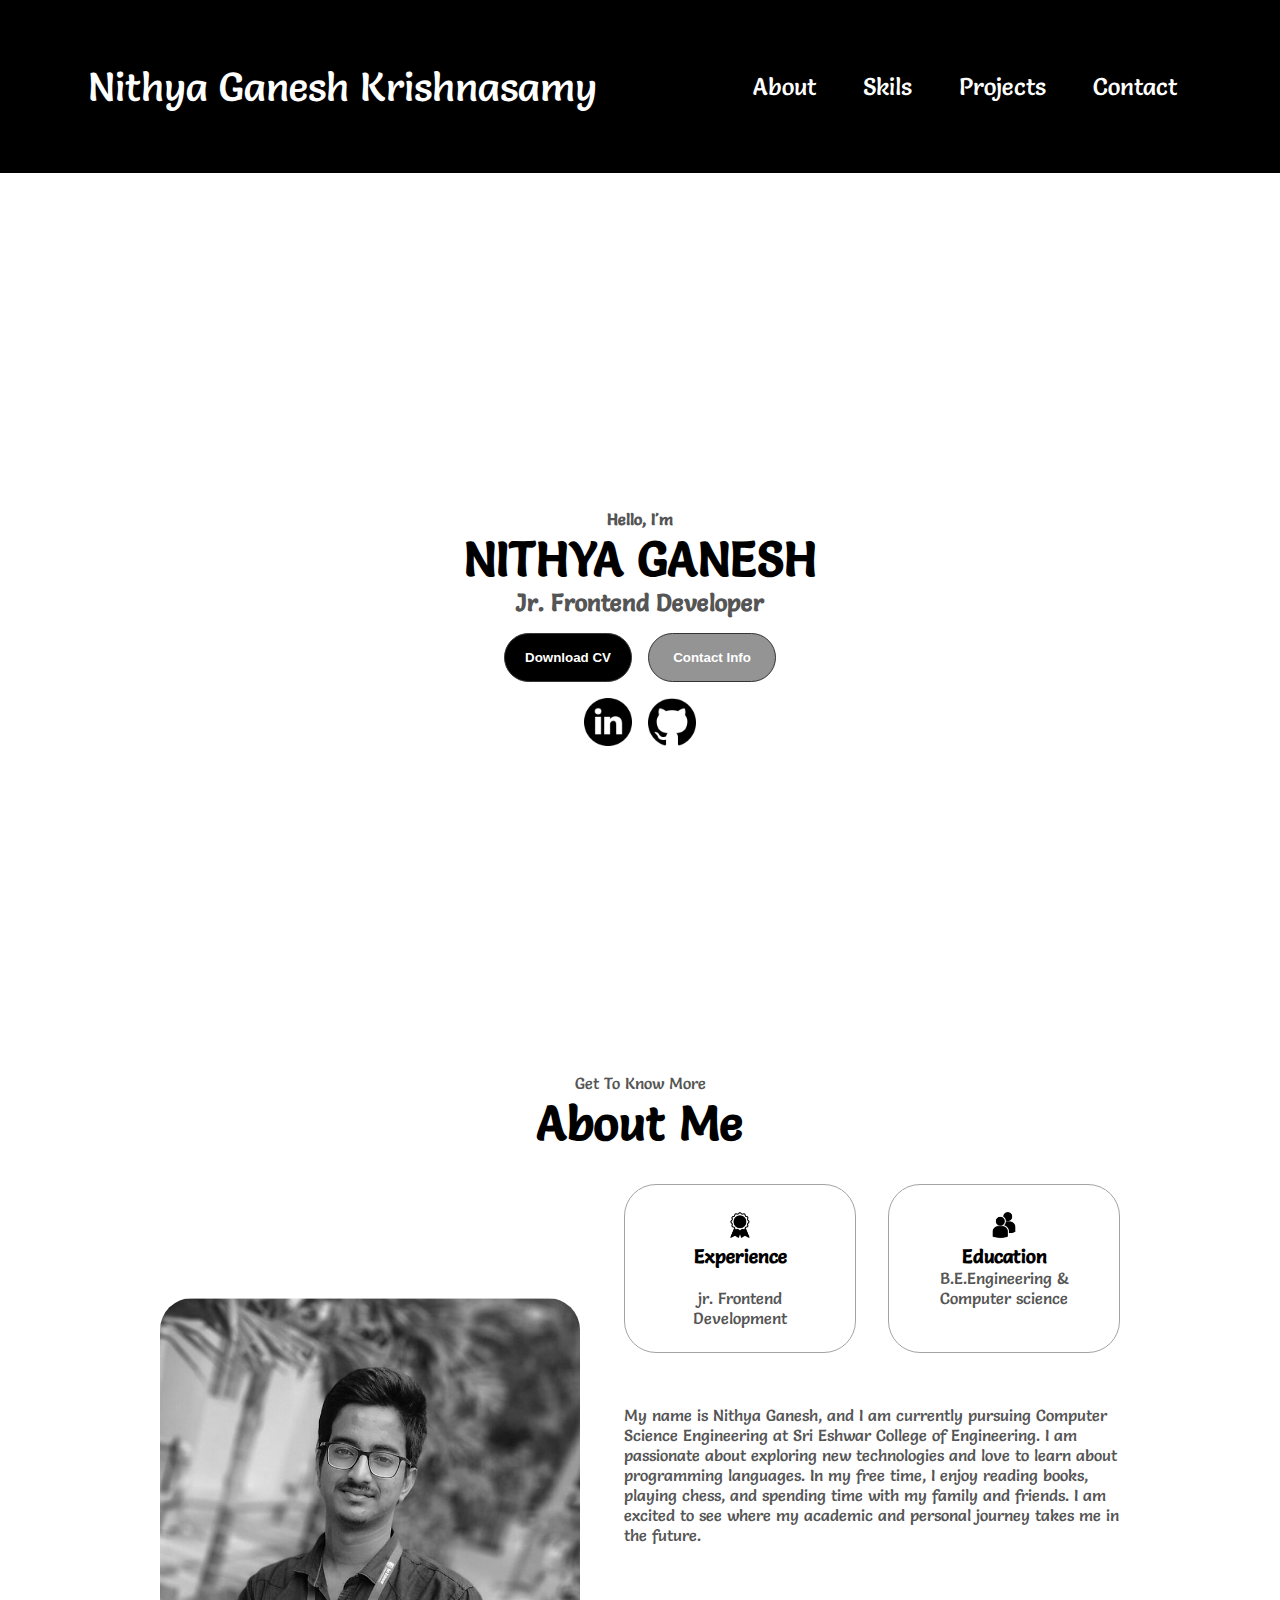
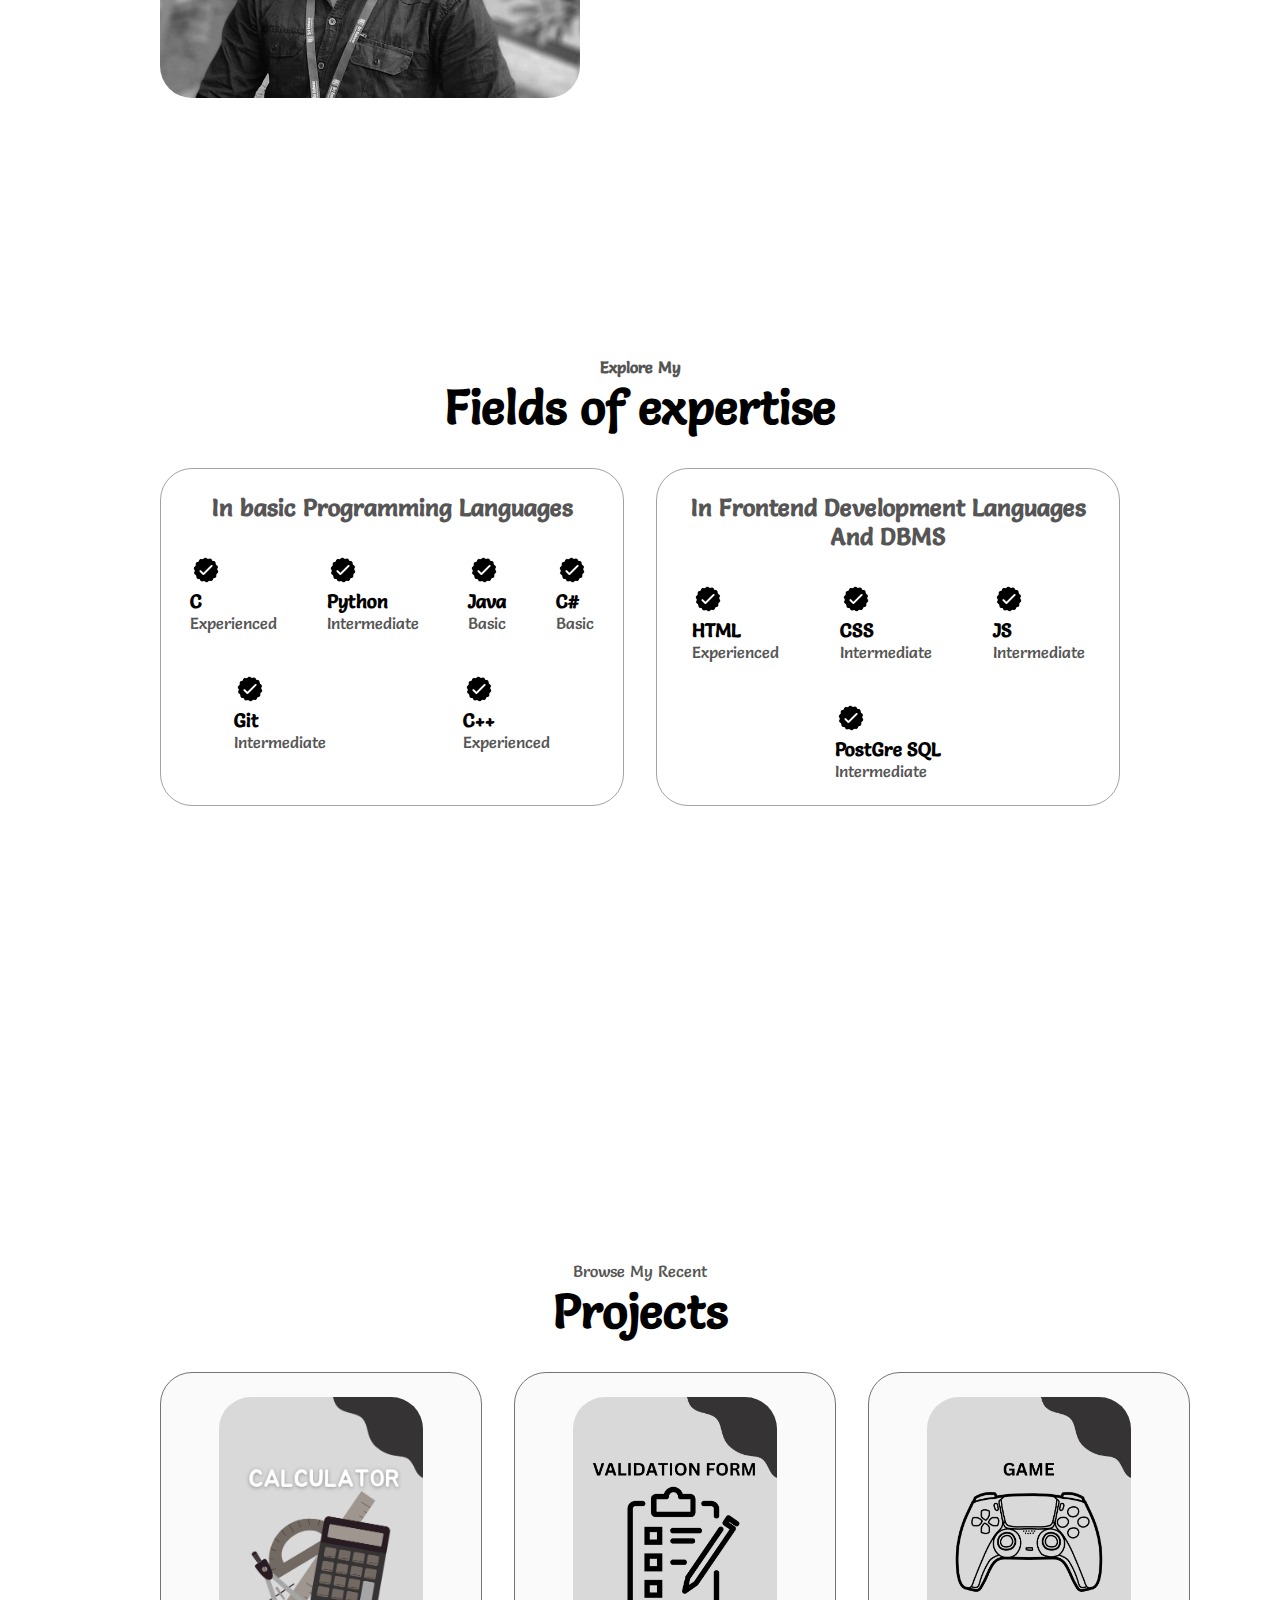
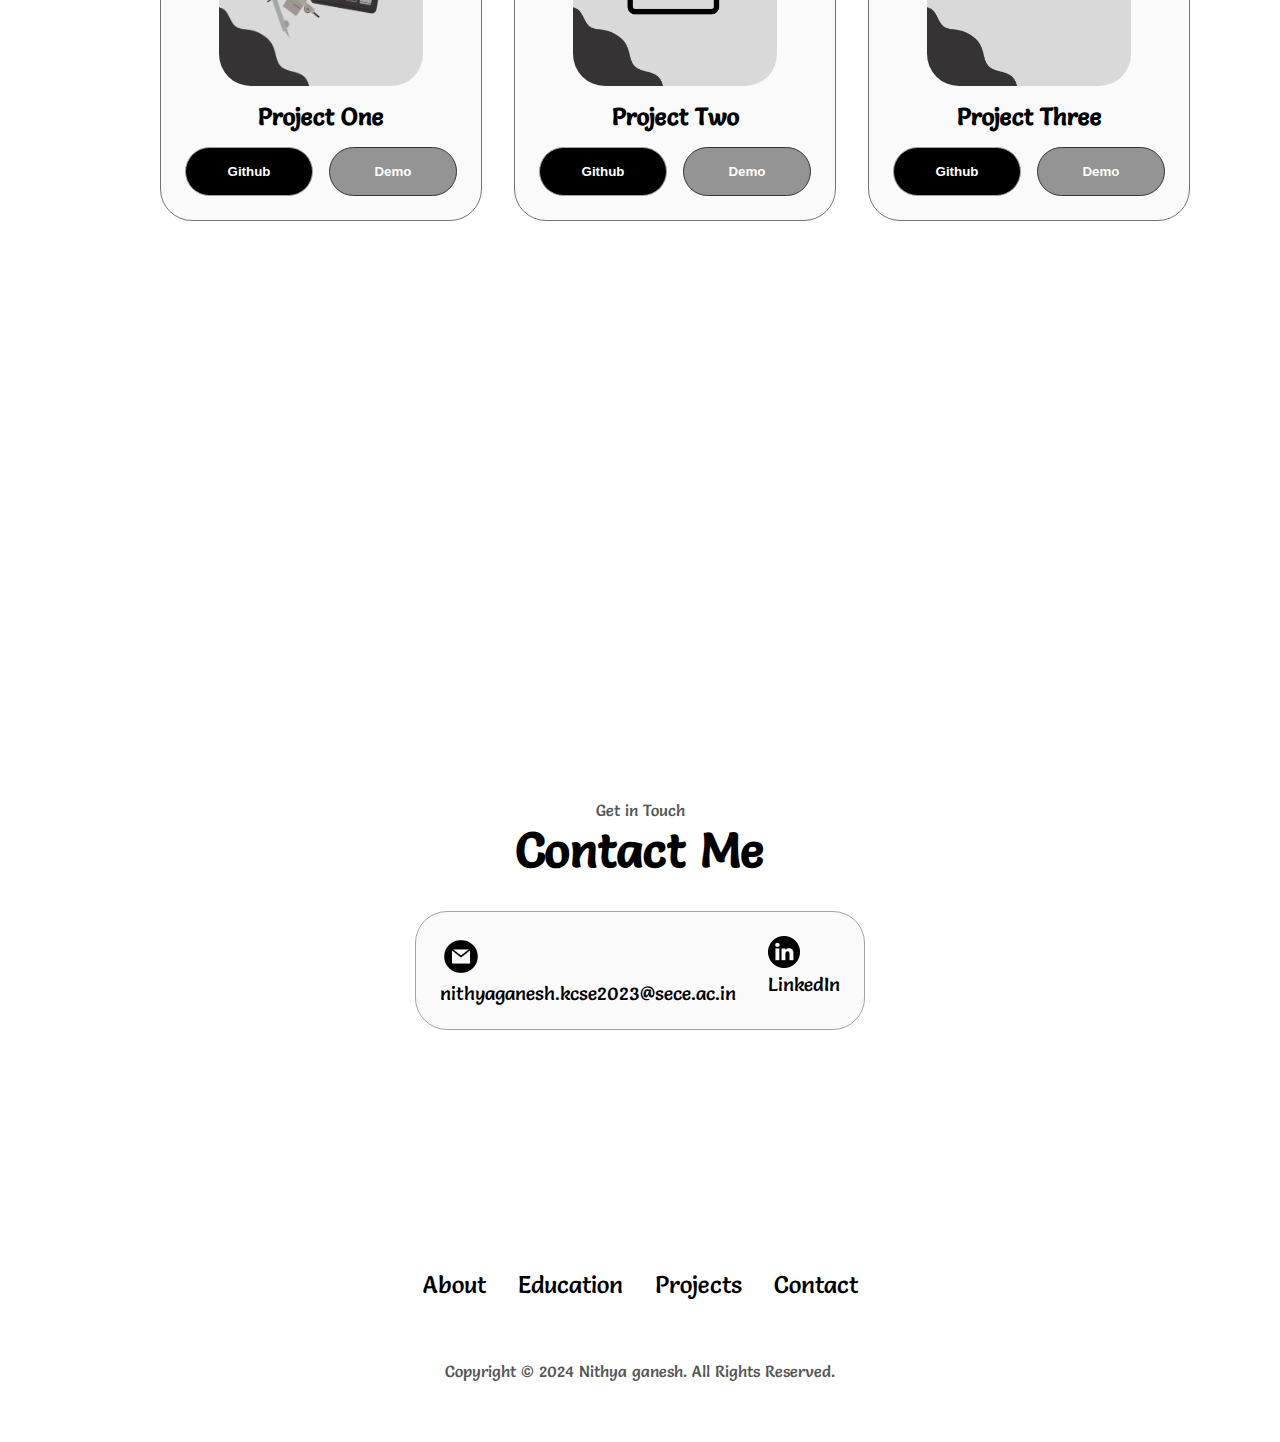
==== index.html @ be8e2be0 "sfs" ====
<!DOCTYPE html>
<html lang="en">
  <head>
    <meta charset="UTF-8" />
    <meta http-equiv="X-UA-Compatible" content="IE=edge" />
    <meta name="viewport" content="width=device-width, initial-scale=1.0" />
    <title>My Portfolio</title>
    <link rel="stylesheet" href="style.css" />
  </head>
  <body>
    <nav id="desktop-nav">
      <div class="logo">Nithya Ganesh Krishnasamy</div>
      <div>
        <ul class="nav-links">
          <li><a href="#about">About</a></li>
          <li><a href="#education">Skils</a></li>
          <li><a href="#projects">Projects</a></li>
          <li><a href="#contact">Contact</a></li>
        </ul>
      </div>
    </nav>
    <section id="profile">
      <div class="section__text">
        <p class="section__text__p1">Hello, I'm</p>
        <h1 class="title">NITHYA GANESH </h1>
        <p class="section__text__p2">Jr. Frontend Developer</p>
        <div class="btn-container">
          <button class="btn btn-color-2" onclick="window.open('./assets/resume.pdf')">
            Download CV
          </button>
          <button class="btn btn-color-1" onclick='location.href="#contact"'>
            Contact Info
          </button>
        </div>
        <div id="socials-container">
          <img
            src="./assets/linkedin.png"
            alt="My LinkedIn profile"
            class="social-icon"
            onclick="location.href='https://www.linkedin.com/in/nithya-ganesh-krishnasamy-b14264274?utm_source=share&utm_campaign=share_via&utm_content=profile&utm_medium=android_app'">
          <img src='./assets/github.png'
            alt="My Github profile"
            class="social-icon"
            onclick="location.href='https://github.com/Nithyaganesh43'">
        </div>
      </div>
    </section>
    <section id="about">
      <p class="section__text__p1">Get To Know More</p>
      <h1 class="title">About Me</h1>
      <div class="section-container">
        <div class="section__pic-container">
          <img
            src="./assets/A_black_image.png"
            alt="Profile picture"
            class="about-pic"
          />
        </div>
        <div class="about-details-container">
          <div class="about-containers">
            <div class="details-container">
              <img
                src="./assets/experience.png"
                alt="Experience icon"
                class="icon"
              />
              <h3>Experience</h3>
              <p><br />jr. Frontend Development</p>
            </div>
            <div class="details-container">
              <img
                src="./assets/education.png"
                alt="Education icon"
                class="icon"
              />
              <h3>Education</h3>
              <p>B.E.Engineering & Computer science</p>
            </div>
          </div>
          <div class="text-container">
            <p><br>
              My name is Nithya Ganesh, and I am currently pursuing Computer Science Engineering at Sri Eshwar College of Engineering. I am passionate about exploring new technologies and love to learn about programming languages. In my free time, I enjoy reading books, playing chess, and spending time with my family and friends. I am excited to see where my academic and personal journey takes me in the future.</p>
          </div>
        </div>
      </div>
    </section>
    <section id="education">
      <p class="section__text__p1"><br><b>Explore My</b></p>
      <h1 class="title">Fields of expertise</h1>
      <div class="experience-details-container">
        <div class="about-containers">
          <div class="details-container">
            <h2 class="experience-sub-title">In basic Programming Languages</h2>
            <div class="article-container">
              <article>
                <img
                  src="./assets/checkmark.png"
                  alt="Experience icon"
                  class="icon"
                />
                <div>
                  <h3>C</h3>
                  <p>Experienced</p>
                </div>
              </article>
              <article>
                <img
                  src="./assets/checkmark.png"
                  alt="Experience icon"
                  class="icon"
                />
                <div>
                  <h3>Python</h3>
                  <p>Intermediate</p>
                </div>
              </article>
              <article>
                <img
                  src="./assets/checkmark.png"
                  alt="Experience icon"
                  class="icon"
                />
                <div>
                  <h3>Java</h3>
                  <p>Basic</p>
                </div>
              </article>
              <article>
                <img
                  src="./assets/checkmark.png"
                  alt="Experience icon"
                  class="icon"
                />
                <div>
                  <h3>C#</h3>
                  <p>Basic</p>
                </div>
              </article>
              <article>
                <img
                  src="./assets/checkmark.png"
                  alt="Experience icon"
                  class="icon"
                />
                <div>
                  <h3>Git</h3>
                  <p>Intermediate</p>
                </div>
              </article>
              <article>
                <img
                  src="./assets/checkmark.png"
                  alt="Experience icon"
                  class="icon"
                />
                <div>
                  <h3>C++</h3>
                  <p>Experienced</p>
                </div>
              </article>
            </div>
          </div>
          <div class="details-container">
            <h2 class="experience-sub-title">In Frontend Development Languages And DBMS</h2>
            <div class="article-container">
              <article>
                <img
                  src="./assets/checkmark.png"
                  alt="Experience icon"
                  class="icon"
                />
                <div>
                  <h3>HTML</h3>
                  <p>Experienced</p>
                </div>
              </article>
              <article>
                <img
                  src="./assets/checkmark.png"
                  alt="Experience icon"
                  class="icon"
                />
                <div>
                  <h3>CSS</h3>
                  <p>Intermediate</p>
                </div>
              </article>
              <article>
                <img
                  src="./assets/checkmark.png"
                  alt="Experience icon"
                  class="icon"
                />
                <div>
                  <h3>JS</h3>
                  <p>Intermediate</p>
                </div>
              </article>
              <article>
                <img
                  src="./assets/checkmark.png"
                  alt="Experience icon"
                  class="icon"
                />
                <div>
                  <h3>PostGre SQL</h3>
                  <p>Intermediate</p>
                </div>
              </article>
            </div>
          </div>
        </div>
      </div>
    </section>
    <section id="projects">
      <p class="section__text__p1"><br><br><br>Browse My Recent</p>
      <h1 class="title">Projects</h1>
      <div class="experience-details-container">
        <div class="about-containers">
          <div class="details-container color-container">
            <div class="article-container">
              <img
                src="./assets/CALCULATOR.png"
                alt="Project 1"
                class="project-img"
              />
            </div>
            <h2 class="experience-sub-title project-title">Project One</h2>
            <div class="btn-container">
              <button
                class="btn btn-color-2 project-btn"
                onclick="location.href='https://github.com/Nithyaganesh43/NITHYA-GANESH-ADD.git'"
              >
                Github
              </button>
              <button
                class="btn btn-color-1 project-demo-btn"
                onclick="location.href='https://euphonious-selkie-104d58.netlify.app/'"
              >Demo</button>
            </div>
          </div>
          <div class="details-container color-container">
            <div class="article-container">
              <img
                src="./assets/VALIDATION FORM.png"
                alt="Project 2"
                class="project-img"
              />
            </div>
            <h2 class="experience-sub-title project-title">Project Two</h2>
            <div class="btn-container">
              <button
                class="btn btn-color-2 project-btn"
                onclick="location.href='https://github.com/Nithyaganesh43/NITHYA-GANESH-ADD.git'"
              >
                Github
            </button>
            <button
                class="btn btn-color-1 project-demo-btn"
                onclick="location.href='https://neon-manatee-8e10ff.netlify.app/'"
              >Demo</button>
            </div>
          </div>
          <div class="details-container color-container">
            <div class="article-container">
              <img
                src="./assets/GAME.png"
                alt="Project 3"
                class="project-img"
              />
            </div>
            <h2 class="experience-sub-title project-title">Project Three</h2>
            <div class="btn-container">
              <button
                class="btn btn-color-2 project-btn"
                onclick="location.href='https://github.com/Nithyaganesh43/NITHYA-GANESH-ADD.git'"
              >
                Github
              </button>
              <button
                class="btn btn-color-1 project-demo-btn"
                onclick="location.href='https://www.construct.net/en'"
              >Demo</button>
            </div>
          </div>
        </div>
      </div>
    </section>
    <section id="contact">
      <p class="section__text__p1">Get in Touch</p>
      <h1 class="title">Contact Me</h1>
      <div class="contact-info-upper-container">
        <div class="contact-info-container">
          <img
            src="./assets/email.png"
            alt="Email icon"
            class="icon contact-icon email-icon"
          />
          <p><a href="mailto:nithyaganesh.kcse2023@sece.ac.in">nithyaganesh.kcse2023@sece.ac.in </a></p>
        </div>
        <div class="contact-info-container">
          <img
            src="./assets/linkedin.png"
            alt="LinkedIn icon"
            class="icon contact-icon"
          />
          <p><a href='https://www.linkedin.com/in/nithya-ganesh-krishnasamy-b14264274?utm_source=share&utm_campaign=share_via&utm_content=profile&utm_medium=android_app'>LinkedIn</a></p>
        </div>
      </div>
    </section>
    <footer>
      <nav>
        <div class="nav-links-container">
          <ul class="nav-links">
            <li><a href="#about">About</a></li>
            <li><a href="#education">Education</a></li>
            <li><a href="#projects">Projects</a></li>
            <li><a href="#contact">Contact</a></li>
          </ul>
        </div>
      </nav>
      <p>Copyright &#169; 2024 Nithya ganesh. All Rights Reserved.</p>
    </footer>
  </body>
</html>
---- style.css ----
@import url('https://fonts.googleapis.com/css2?family=Salsa&display=swap');

* {
    margin: 0;
    padding: 0;
}

body {
    font-family: 'Salsa', cursive;
}

html{
    scroll-behavior: smooth;
}
#desktop-nav {
    background-color: black;
    padding: 10px; /* Adjust padding as needed */
  }
  
  #desktop-nav .logo {
    color: white;
  }
  
  #desktop-nav .nav-links {
    list-style: none;
  }
  
  #desktop-nav .nav-links li {
    display: inline;
    margin-right: 15px; /* Adjust spacing between navigation items as needed */
  }
  
  #desktop-nav .nav-links li a {
    color: white;
    text-decoration: none;
  }
  
  #desktop-nav .nav-links li a:hover {
    text-decoration: underline;
  }
p{
    color: rgb(85 ,85, 85);
}

a,.btn{
    transition: all 500ms ease; 
}

nav, 
.nav-links{
    display: flex;
}

nav{ 
    justify-content: space-around;
    align-items: center;
    height: 17vh;
}

.nav-links{
    gap: 2rem;
    list-style: none;
    font-size: 1.5rem ;
}

a{
color: black;
text-decoration: none;
text-decoration-color: white;
}

a:hover{
    color: gray;
    text-decoration: underline;
    text-underline-offset: 0.25rem;
    text-decoration-color: rgb(181 ,181, 181);
}

.logo{
    font-size: 2.5rem
}

.logo:hover{
    cursor: default;
}

/*Sections*/

section{
    padding-top: 0;
    height: 96vh;
    margin:0 10rem;
    box-sizing: border-box;
    min-height: fit-content;
}

.section-container{
    display: flex;
}

/*profile*/
/* Existing CSS */

#profile {
    cursor: default;
    display: flex;
    justify-content: center;
    gap: 5rem;
    height: 100vh;
    padding-top: 9px; /* Adjust the value as needed */
}

/* Existing CSS continues */


.section__pic-container{
    display: flex;
    height: 5%;
    width: 5%;
    margin:0 0;
}

.section__text{
    align-self: center;
    text-align: center;
}

.section__text p{
    font-weight: 600;
    align-items: center;
}

.section__text__p1{
    text-align: center;
}
.section__text__p2{
    font-size: 1.50rem;
    margin-bottom: 1rem;
}

.title{
    font-size: 3rem;
    text-align: center;
}

#socials-container{
    display: flex;
    justify-content: center;
    margin-top: 1rem;
    gap: 1rem;
}

.social-icon
{
    
    height: 3rem;
}

.social-icon:hover
{
    cursor: pointer;
}

/*icons*/
.icon{
    cursor: pointer;
    height: 2rem;
}

/*buttons*/
.btn-container{
    display: flex;
    justify-content: center;
    gap: 1rem;
}

.btn{
    font-weight: 600;
    transition: all 300ms ease;
    padding: 1rem;
    width: 8rem;
    border-radius: 2rem;
}

.btn-color-1, .btn-color-2{
    border: rgb(53,53,53) 0.1rem solid;
}

.btn-color-1:hover, .btn-color-2:hover{
    cursor: pointer;
}

.btn-color-1, .btn-color-2:hover{
    background: rgb(148, 148, 148);
    color: white;
}

.btn-color-1:hover, .btn-color-2{
    background: rgb(0,0,0);
    color: white;
}

.btn-container{
    gap: 1rem;
}

/*ablout section*/

#about{
    position: relative;
    cursor: default;
}

.about-containers{
    gap: 2rem;
    margin-top: 2rem;
    margin-bottom: 2rem;
}

.aboout-details-container{
    justify-content: center;
    flex-direction: column;
}

.about-containers,.aboout-details-container{
    display: flex;
}

.about-pic{
    border-radius: 2rem;
}

.details-container{
    padding: 1.5rem;
    flex: 1;
    background: white;
    border-radius: 2rem;
    border: rgb(53,53,53) 0.1rem solid;
    border-color:rgb(163,163,163);
    text-align: center;
}

.section-container{
    gap: 4rem;
    height: 80%;
}

.section__pic-container{
    height: 400px;
    width: 400px;
    margin: auto 0;
}

/*education section*/

#education{
    position: relative;
    cursor: default;
}

.experience-sub-title{
    color: rgb(85 ,85, 85);
    font-weight: 600;
    font-size: 1.5rem;
    margin-bottom: 2rem;

}

.experience-details-container{
    display: flex;
    justify-content: center;
    flex-direction: column;
}

.article-container{
    cursor: default;
    display: flex;
    text-align: initial;
    flex-wrap: wrap;
    flex-direction: row;
    gap: 2.5rem;
    justify-content: space-around;
}

.article{
    display: flex;
    width: 5rem;
    justify-content: space-around;
    gap: 0.5rem;
}

.education-icon{
    cursor: default;
}

.icon
{
    cursor: default;
}


/*projects section*/

#projects {
    align-items: right;
    /*padding-top: 10cm;*/
    position: relative;
    cursor: default;
}

.color-container{
    border-color: rgb(117, 116, 116);
    background: rgb(250 ,250, 250);
}

.project-img{
    border-radius: 2rem;
    width: 75%;
    height: 50%;

}

.project-title{
    margin: 1rem;
    color: black;
}

.project-btn{
    color: white;
    border-color: rgb(163,163,163);

}

/*contact*/

#contact{
    padding-top: 8cm;
    cursor: default;
    display: flex;
    justify-content: center;
    flex-direction: column;
    height: 70vh;
}

.contact-info-upper-container{
    display: flex;
    justify-content:center ;
    border-radius: 2rem;
    border: rgb(53,53,53)0.1rem solid;
    border-color: rgb(163,163,163);
    background: rgb(250 ,250, 250);
    margin: 2rem auto;
    padding: 0.5rem;
}

.contact-info-container{
    display: block;
    align-items: center;
    justify-content: center;
    gap: 1rem;
    margin:1rem;
}

.contact-info-container p{
    font-size: larger;
}

.contact-icon{
    cursor: default;
}

.email-icon{
    height: 2.6rem;
}


/*footer section*/

footer{
    padding-top: 3cm;
    height: 26vh;
    margin: 0 1rem;
}

footer p{
    text-align:center;
}
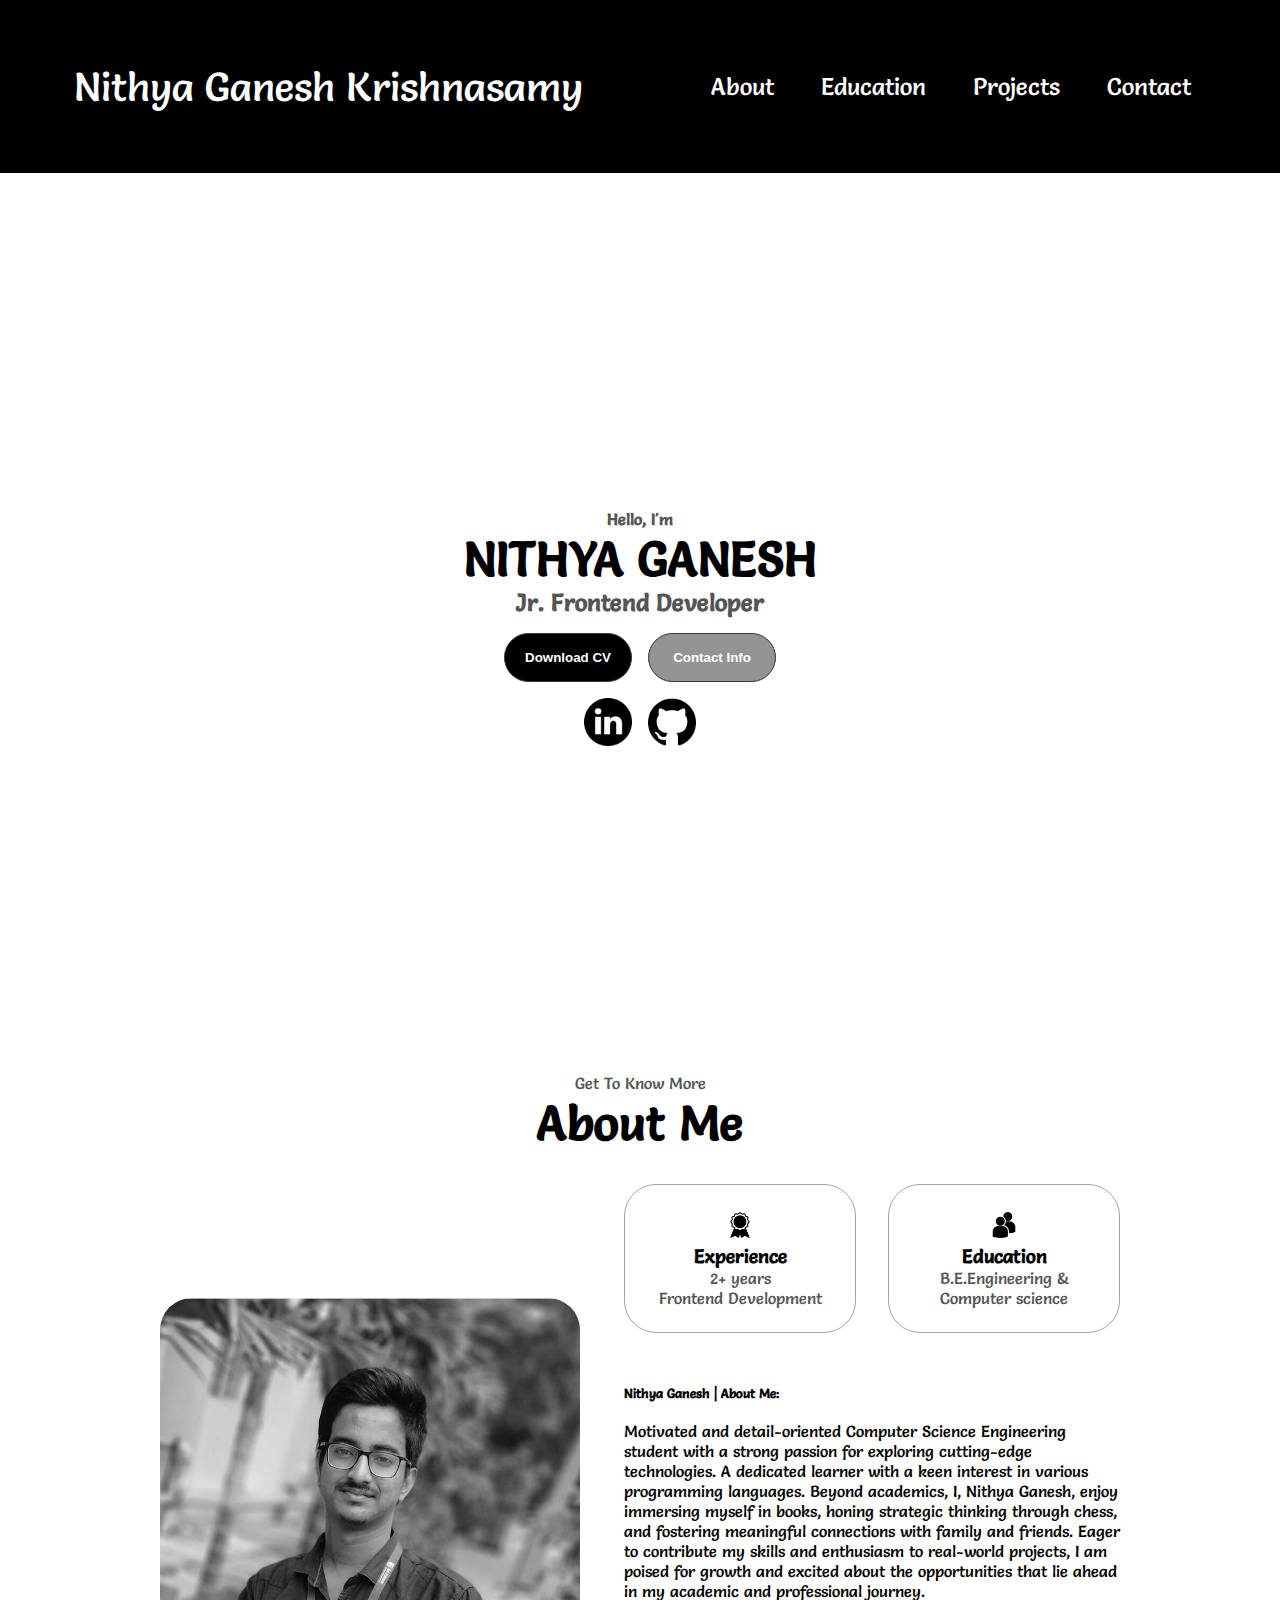
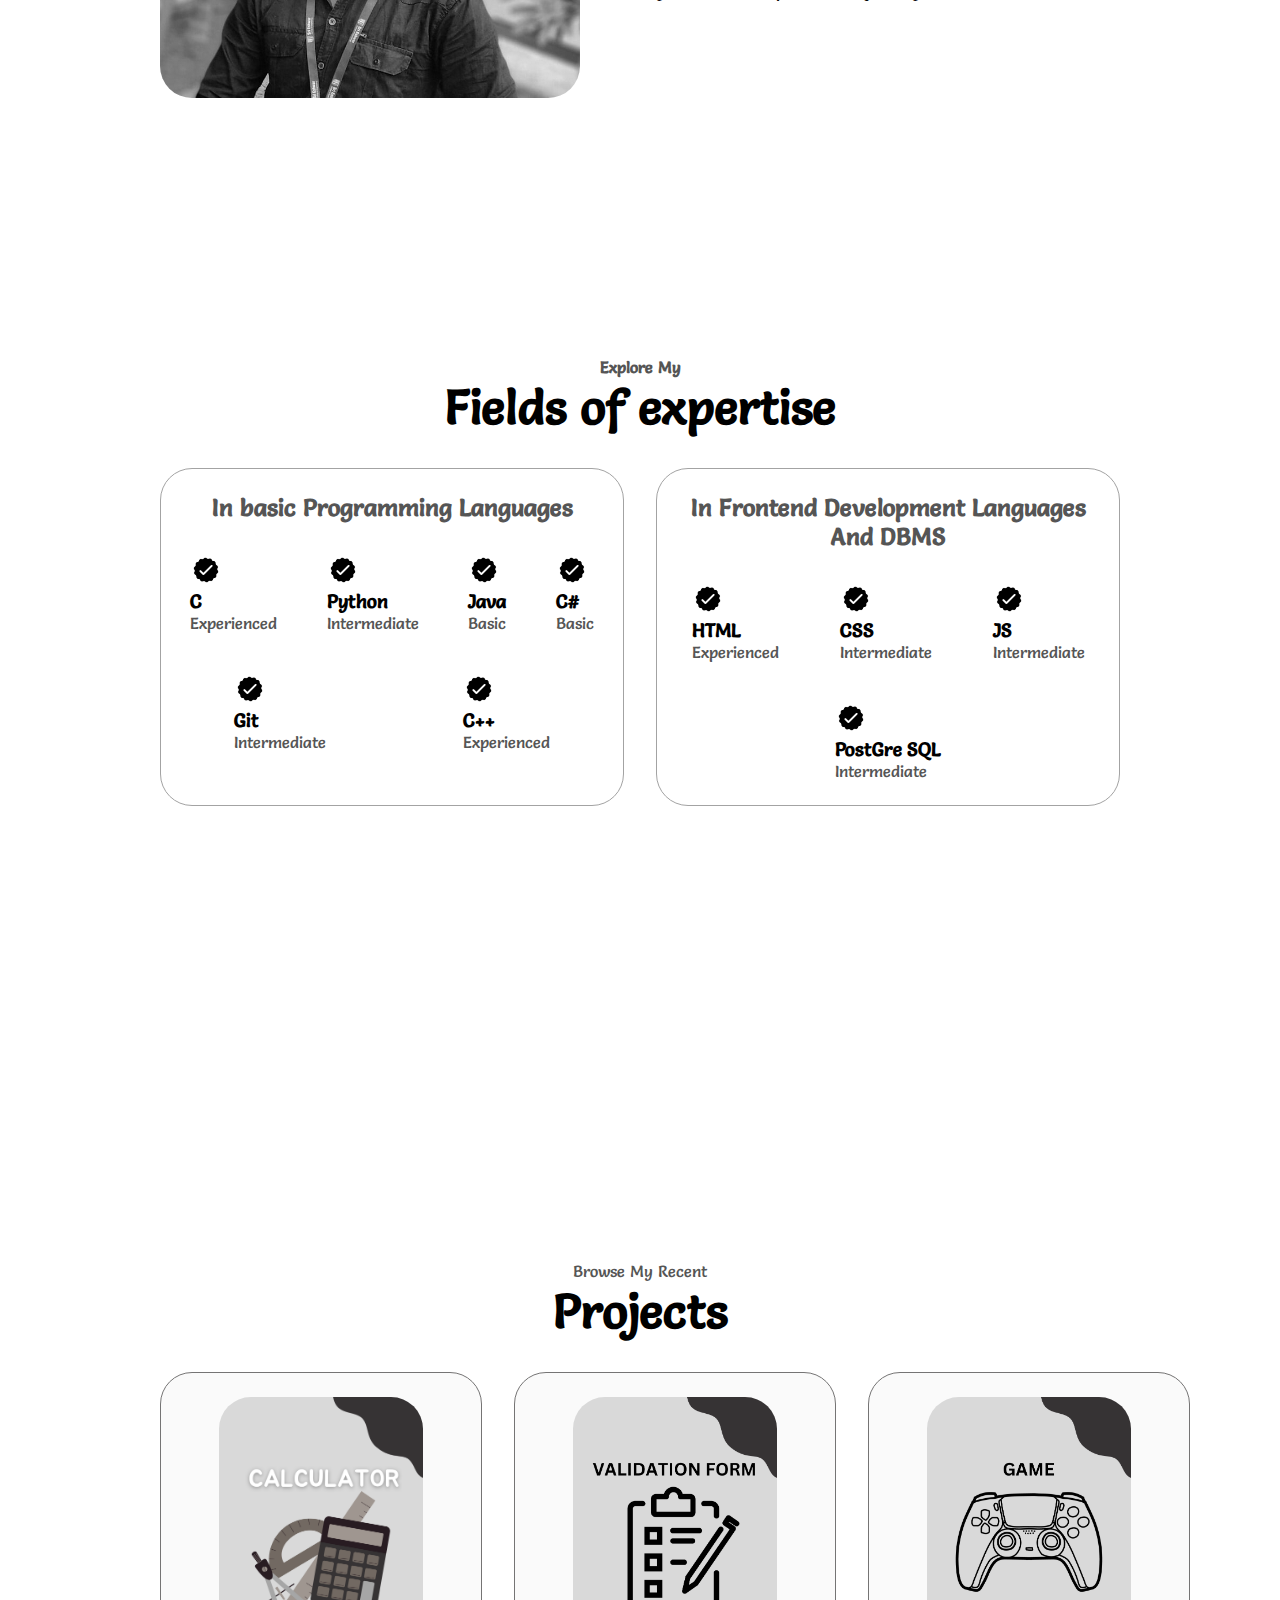
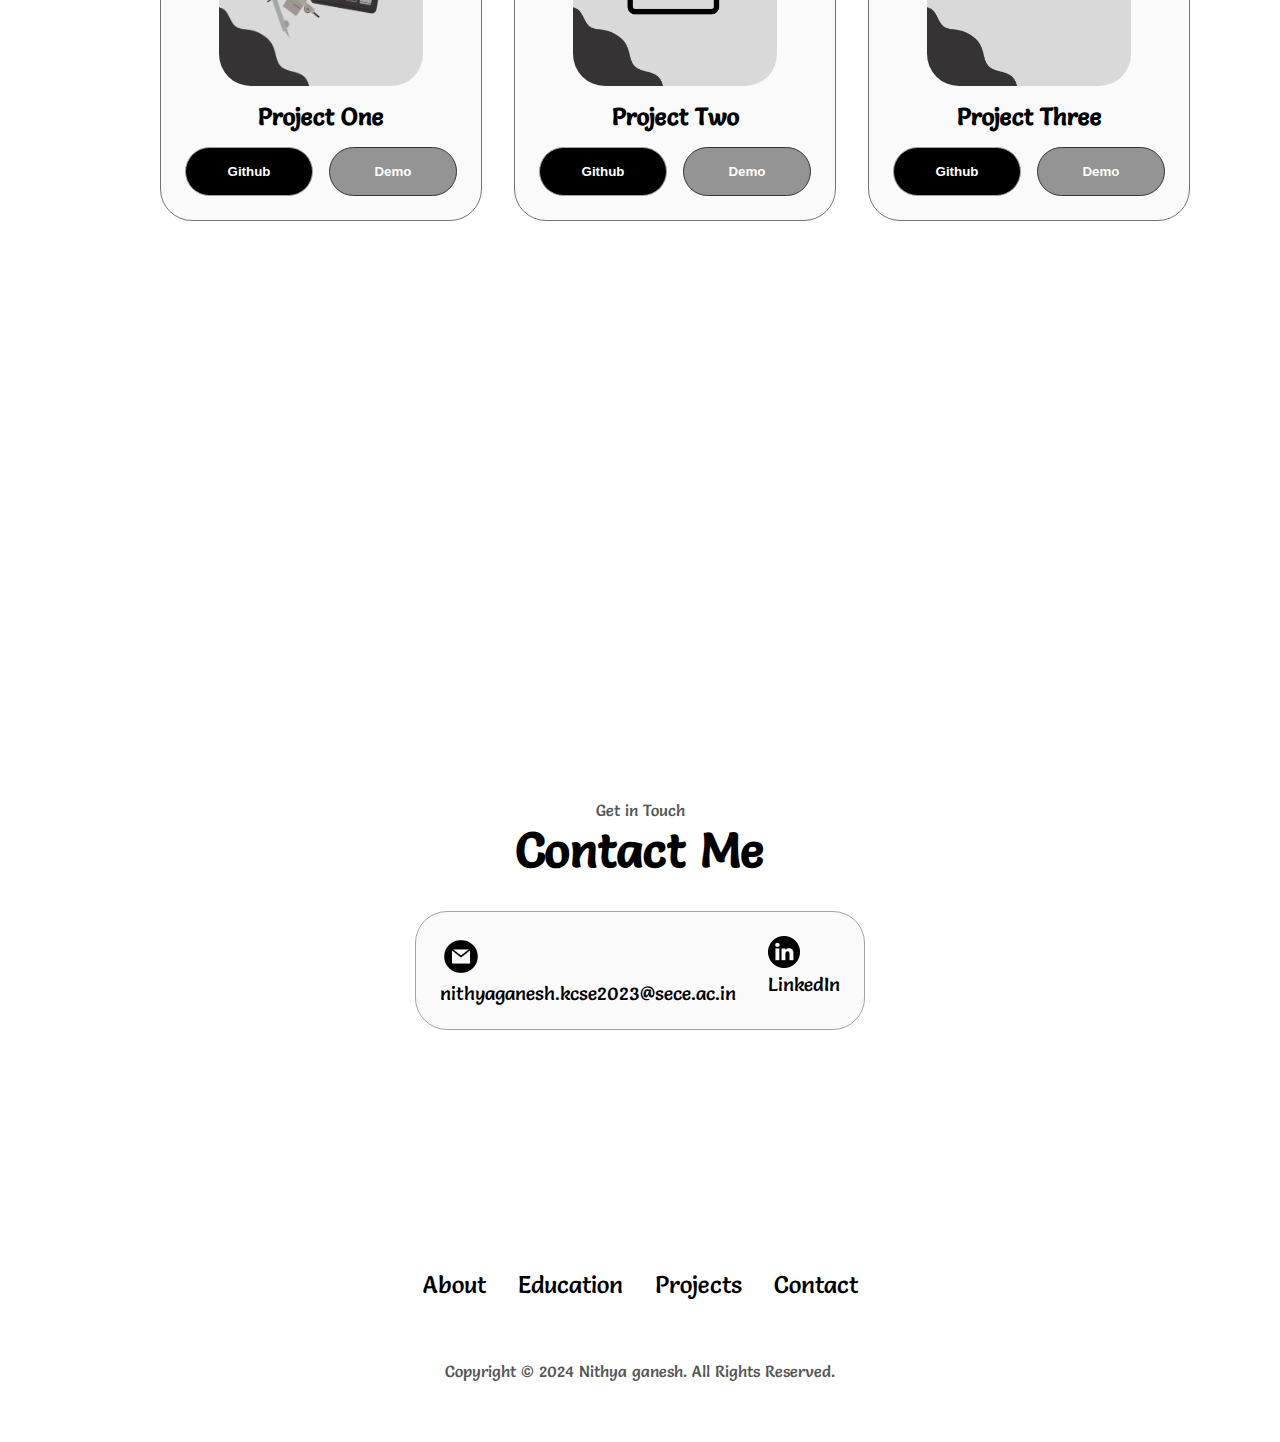
==== commit e80694c8: "vddv" ====
--- a/index.html
+++ b/index.html
@@ -14,7 +14,7 @@
       <div>
         <ul class="nav-links">
           <li><a href="#about">About</a></li>
-          <li><a href="#education">Skils</a></li>
+          <li><a href="#education">Education</a></li>
           <li><a href="#projects">Projects</a></li>
           <li><a href="#contact">Contact</a></li>
         </ul>
@@ -66,7 +66,7 @@
                 class="icon"
               />
               <h3>Experience</h3>
-              <p><br />jr. Frontend Development</p>
+              <p>2+ years <br />Frontend Development</p>
             </div>
             <div class="details-container">
               <img
@@ -80,8 +80,9 @@
           </div>
           <div class="text-container">
             <p><br>
-              My name is Nithya Ganesh, and I am currently pursuing Computer Science Engineering at Sri Eshwar College of Engineering. I am passionate about exploring new technologies and love to learn about programming languages. In my free time, I enjoy reading books, playing chess, and spending time with my family and friends. I am excited to see where my academic and personal journey takes me in the future.</p>
-          </div>
+              <h5>Nithya Ganesh | About Me:</h5>
+<br>
+              Motivated and detail-oriented Computer Science Engineering student with a strong passion for exploring cutting-edge technologies. A dedicated learner with a keen interest in various programming languages. Beyond academics, I, Nithya Ganesh, enjoy immersing myself in books, honing strategic thinking through chess, and fostering meaningful connections with family and friends. Eager to contribute my skills and enthusiasm to real-world projects, I am poised for growth and excited about the opportunities that lie ahead in my academic and professional journey.</div>
         </div>
       </div>
     </section>
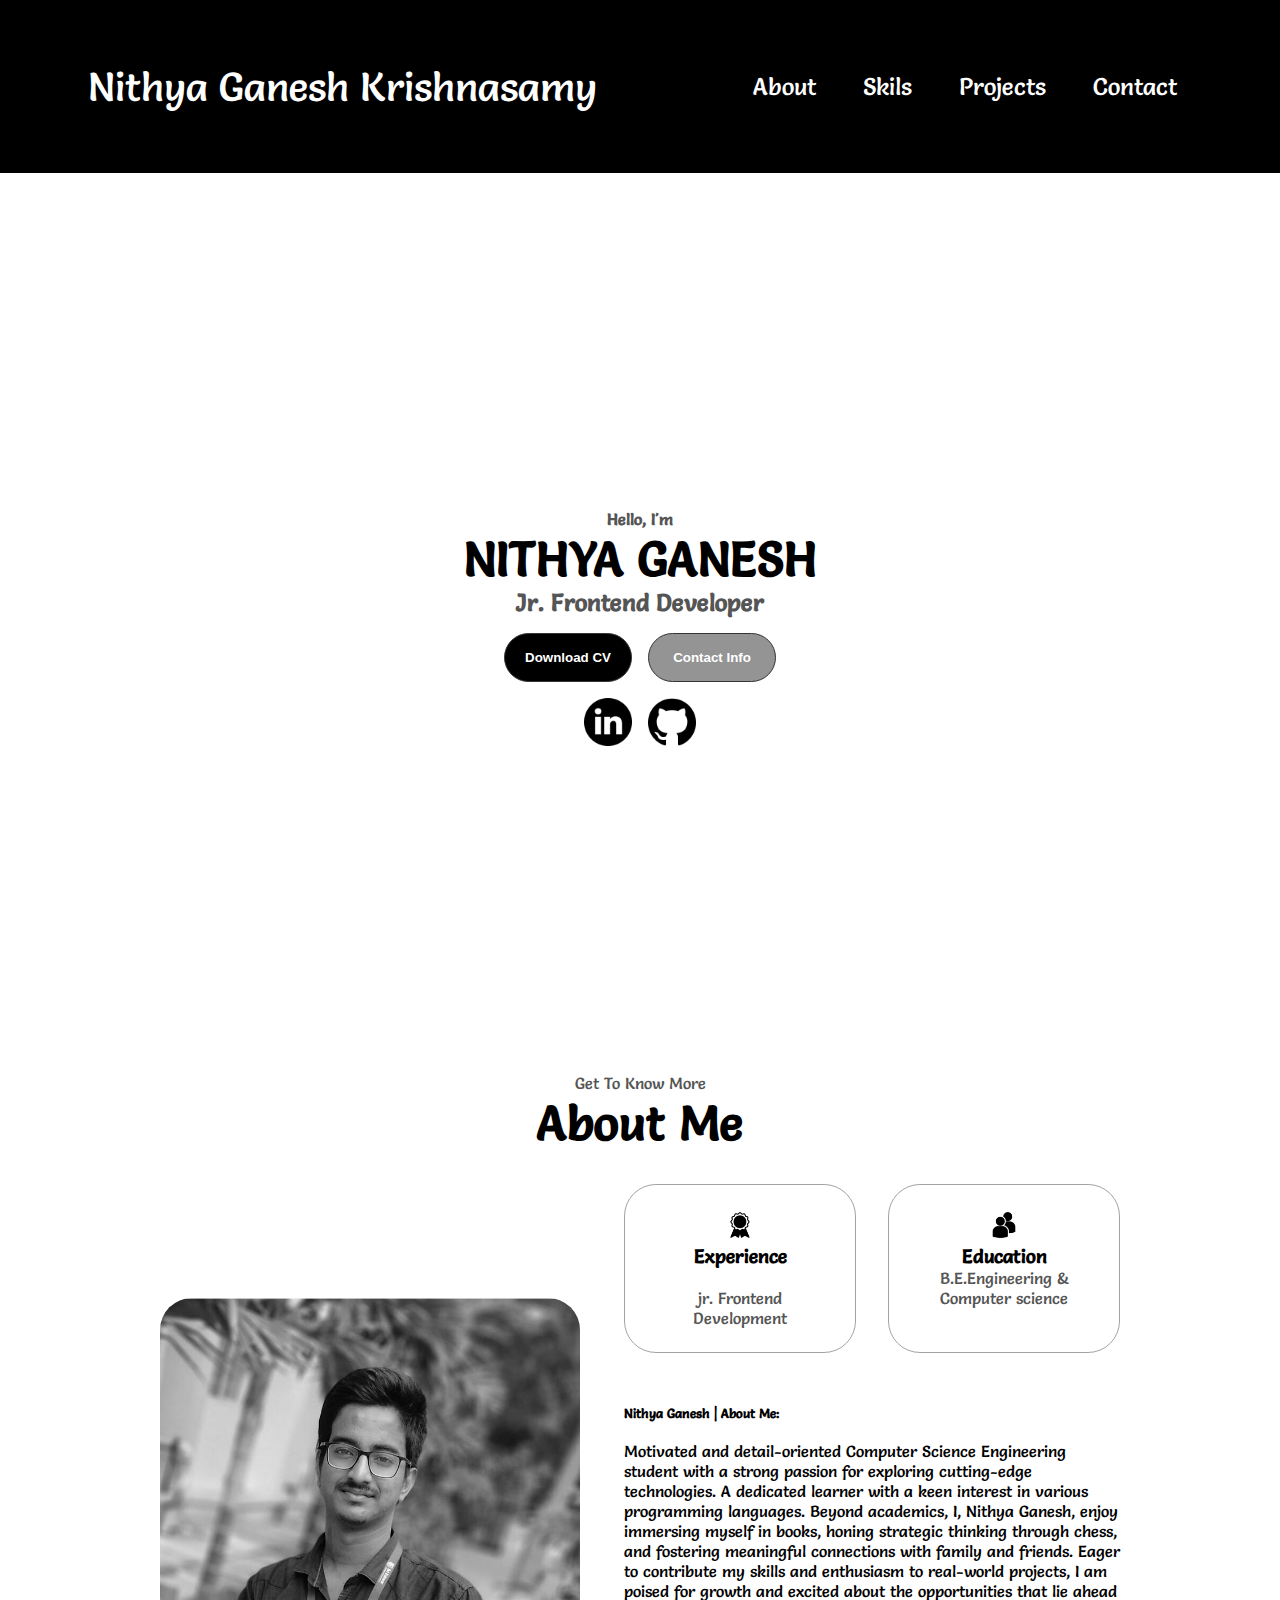
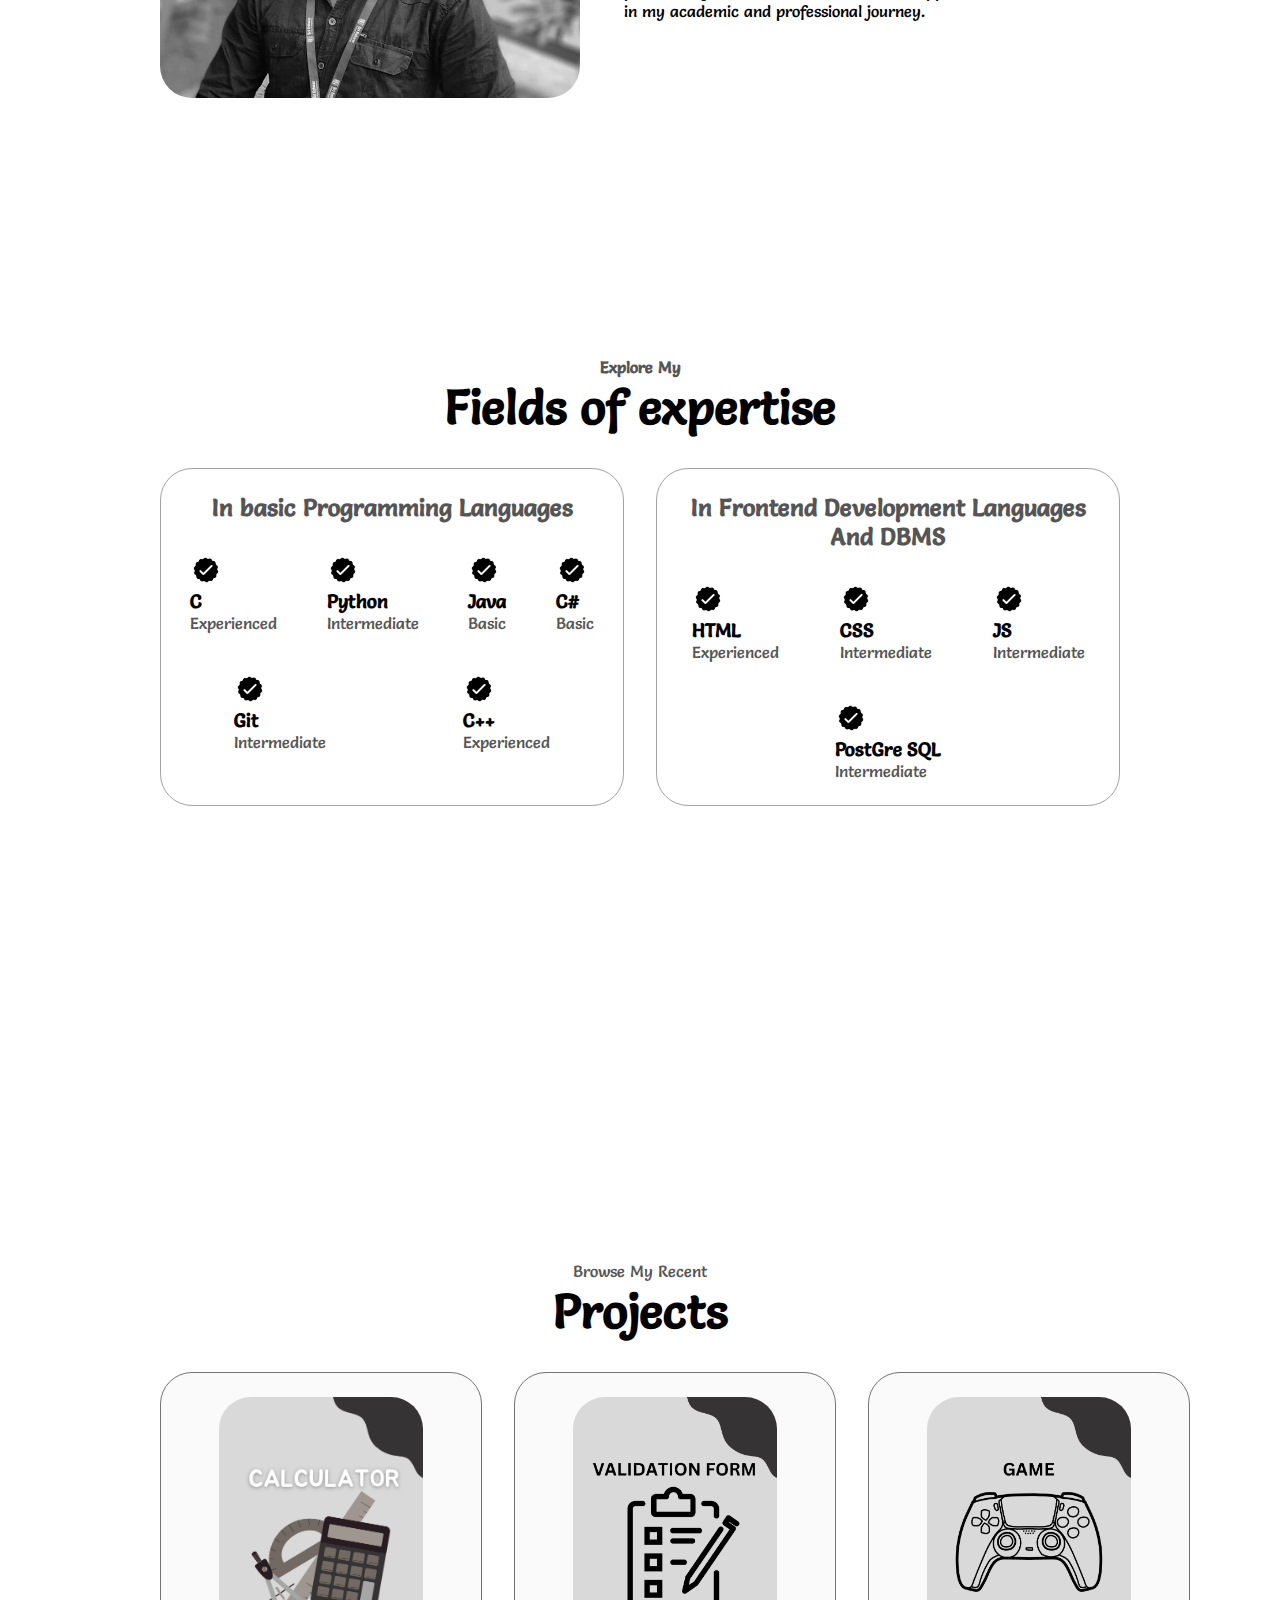
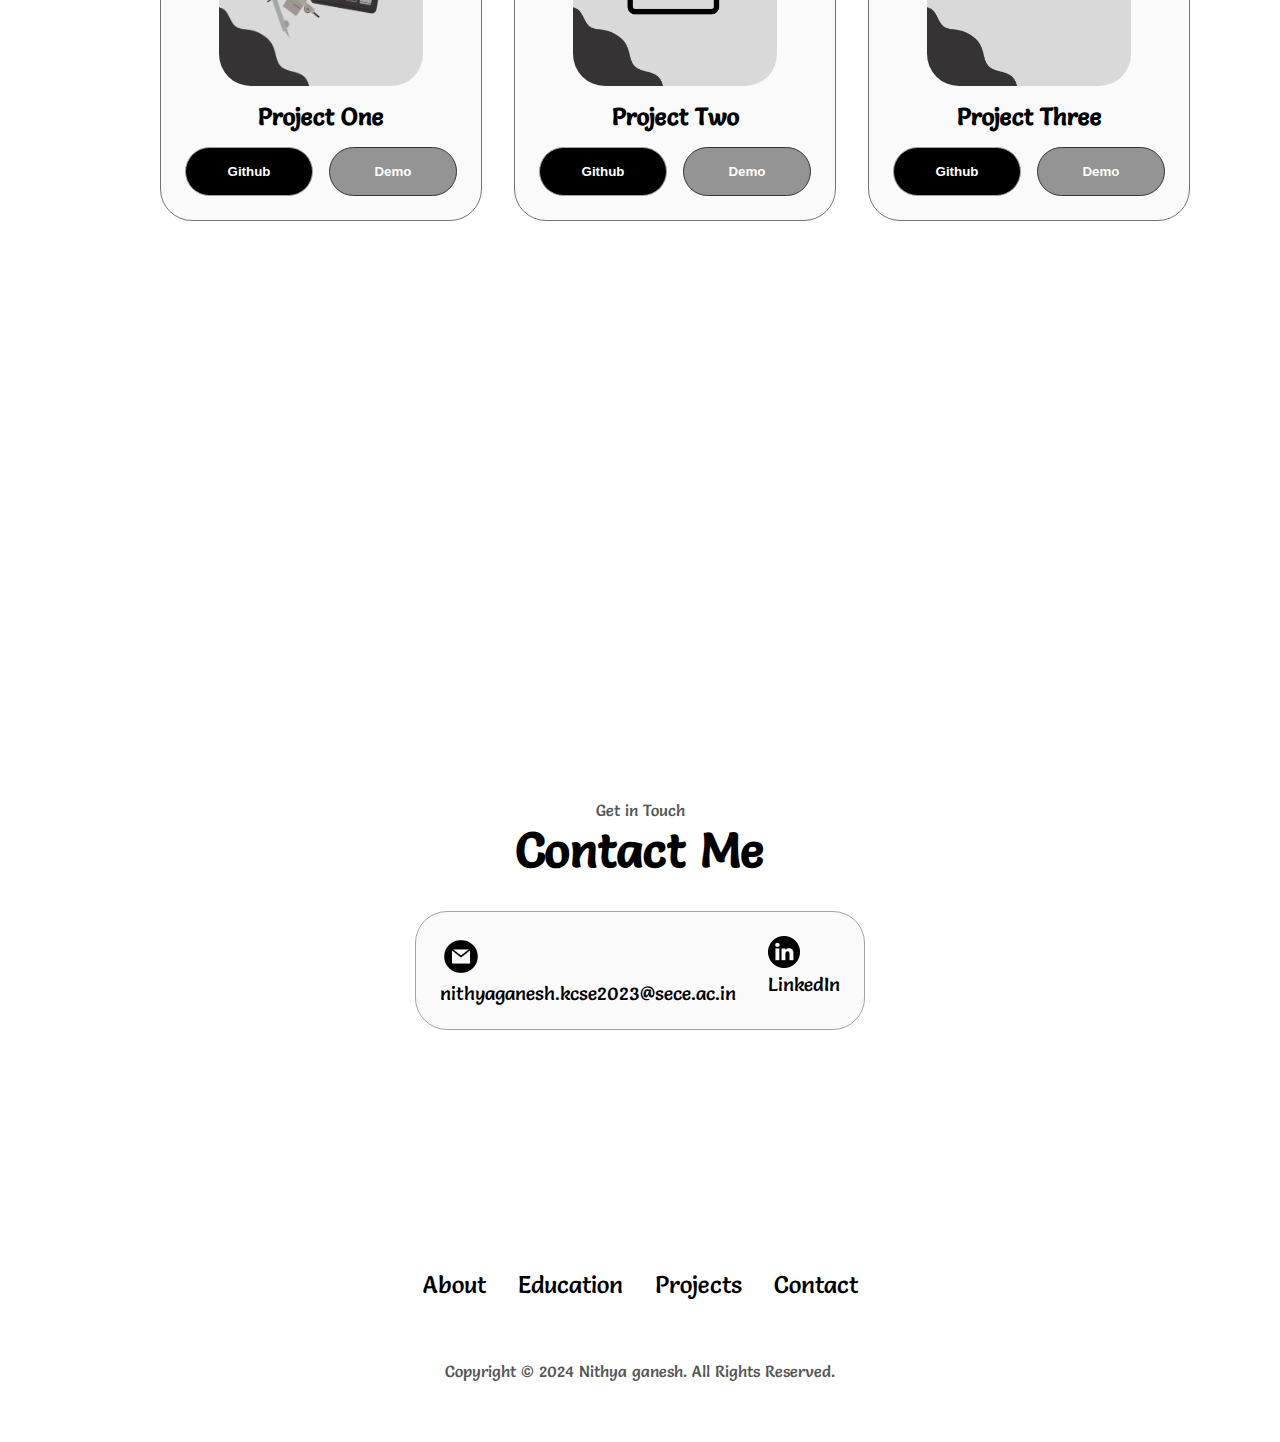
==== commit 56fe115d: "Merge branch 'main' of https://github.com/Nithyaganesh43/portfolio" ====
--- a/index.html
+++ b/index.html
@@ -14,7 +14,7 @@
       <div>
         <ul class="nav-links">
           <li><a href="#about">About</a></li>
-          <li><a href="#education">Education</a></li>
+          <li><a href="#education">Skils</a></li>
           <li><a href="#projects">Projects</a></li>
           <li><a href="#contact">Contact</a></li>
         </ul>
@@ -66,7 +66,7 @@
                 class="icon"
               />
               <h3>Experience</h3>
-              <p>2+ years <br />Frontend Development</p>
+              <p><br />jr. Frontend Development</p>
             </div>
             <div class="details-container">
               <img
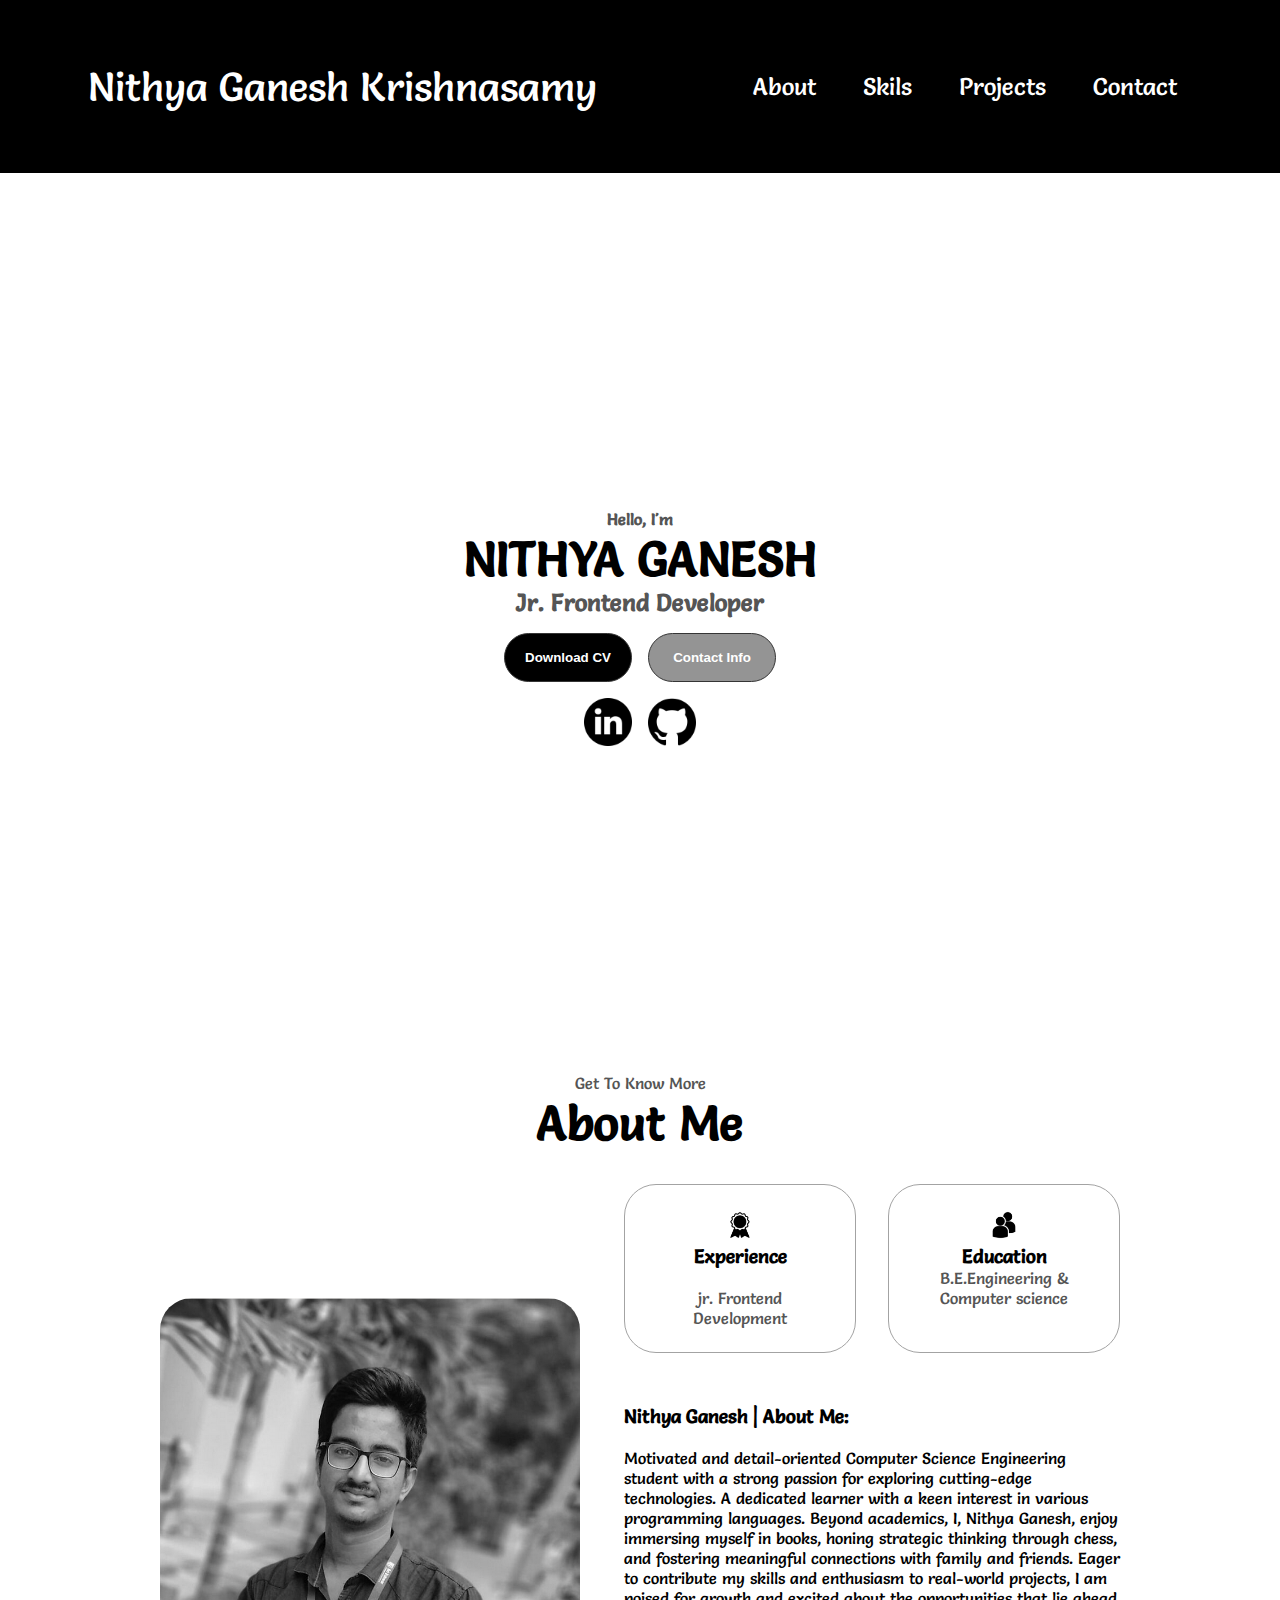
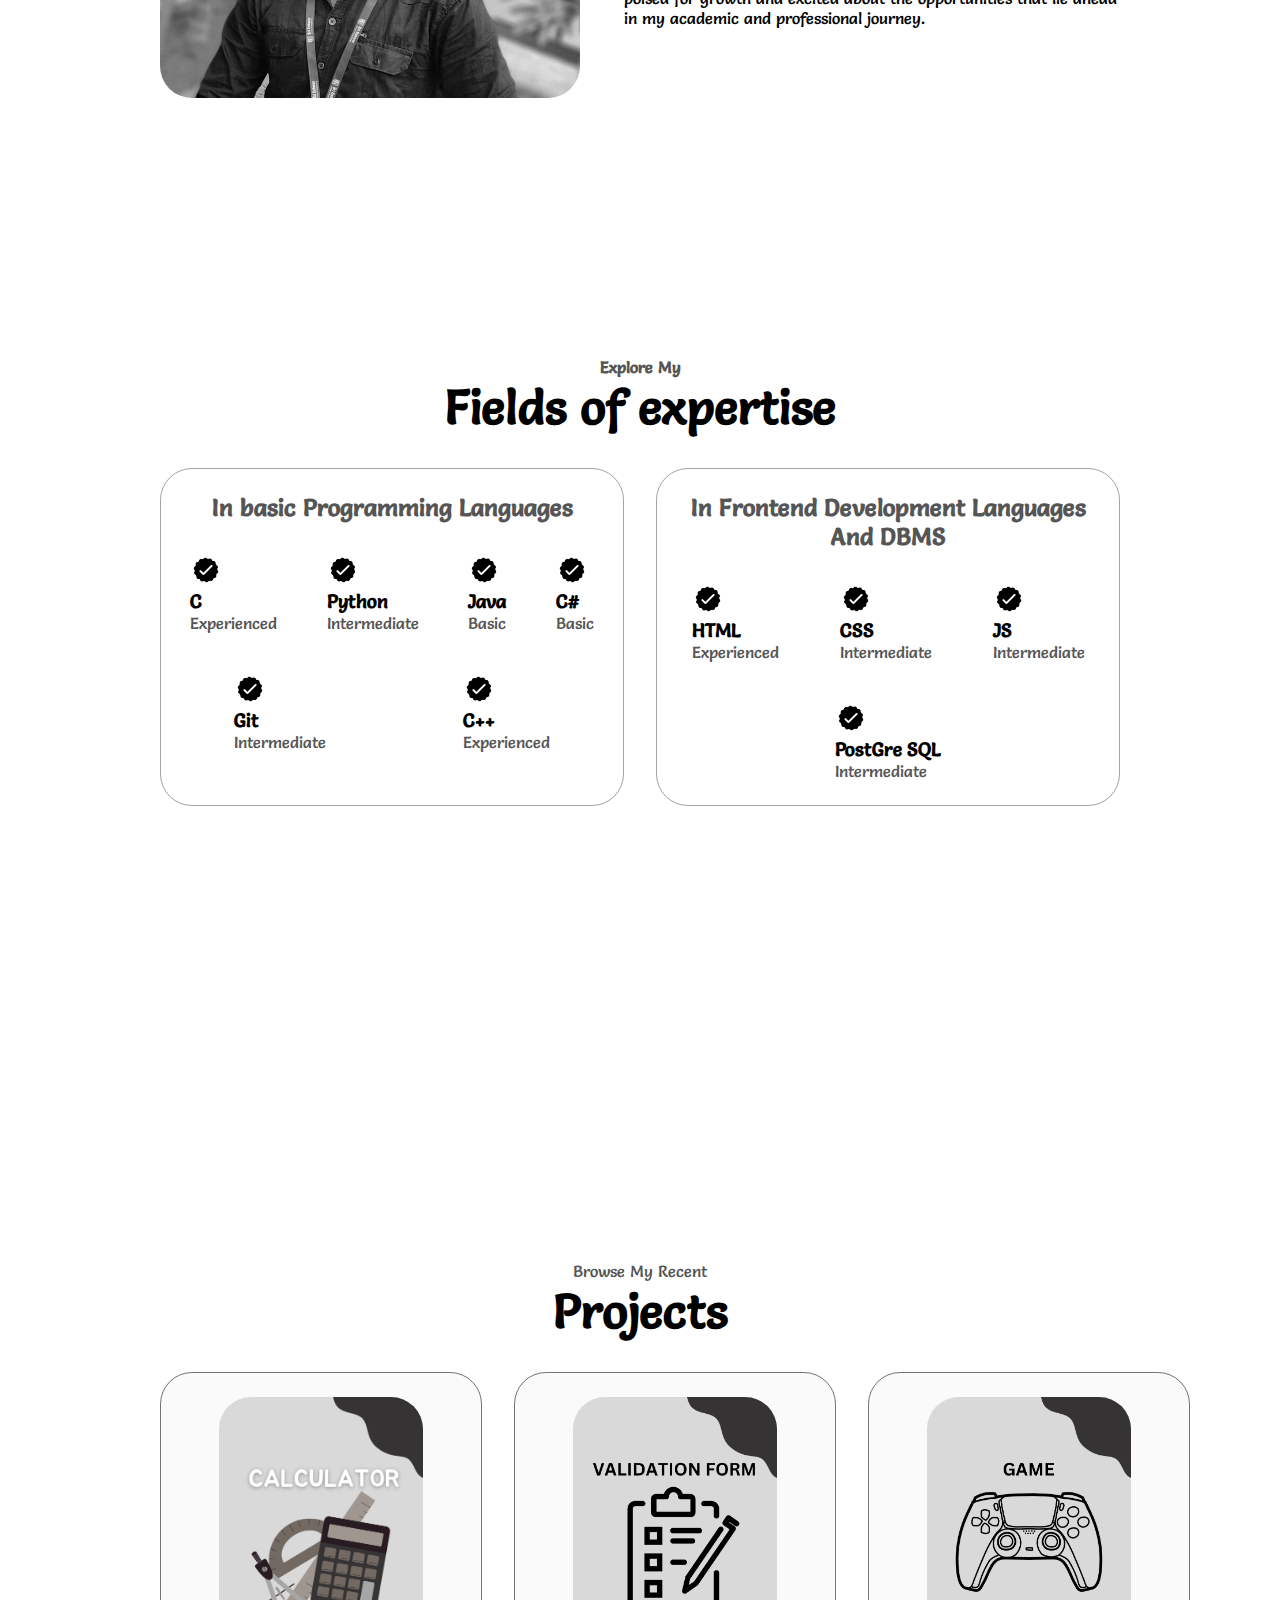
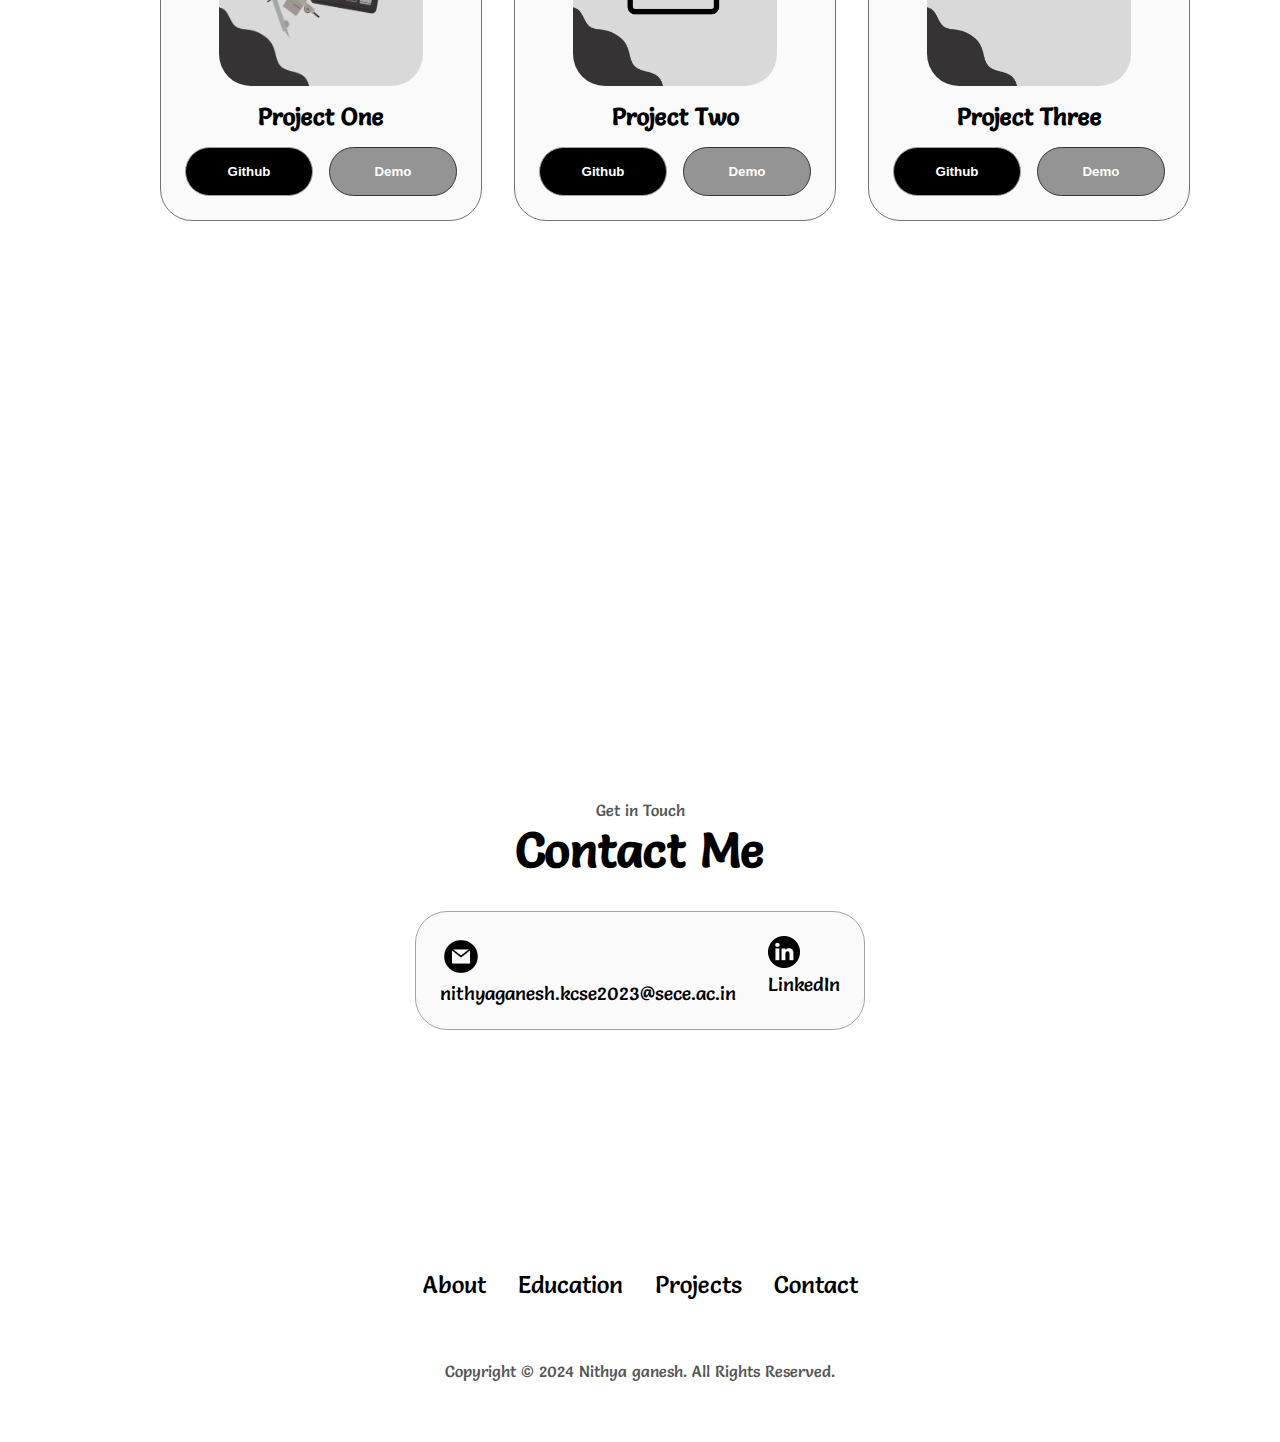
==== commit b91537ec: "dfvv" ====
--- a/index.html
+++ b/index.html
@@ -80,7 +80,7 @@
           </div>
           <div class="text-container">
             <p><br>
-              <h5>Nithya Ganesh | About Me:</h5>
+              <h3>Nithya Ganesh | About Me:</h3>
 <br>
               Motivated and detail-oriented Computer Science Engineering student with a strong passion for exploring cutting-edge technologies. A dedicated learner with a keen interest in various programming languages. Beyond academics, I, Nithya Ganesh, enjoy immersing myself in books, honing strategic thinking through chess, and fostering meaningful connections with family and friends. Eager to contribute my skills and enthusiasm to real-world projects, I am poised for growth and excited about the opportunities that lie ahead in my academic and professional journey.</div>
         </div>
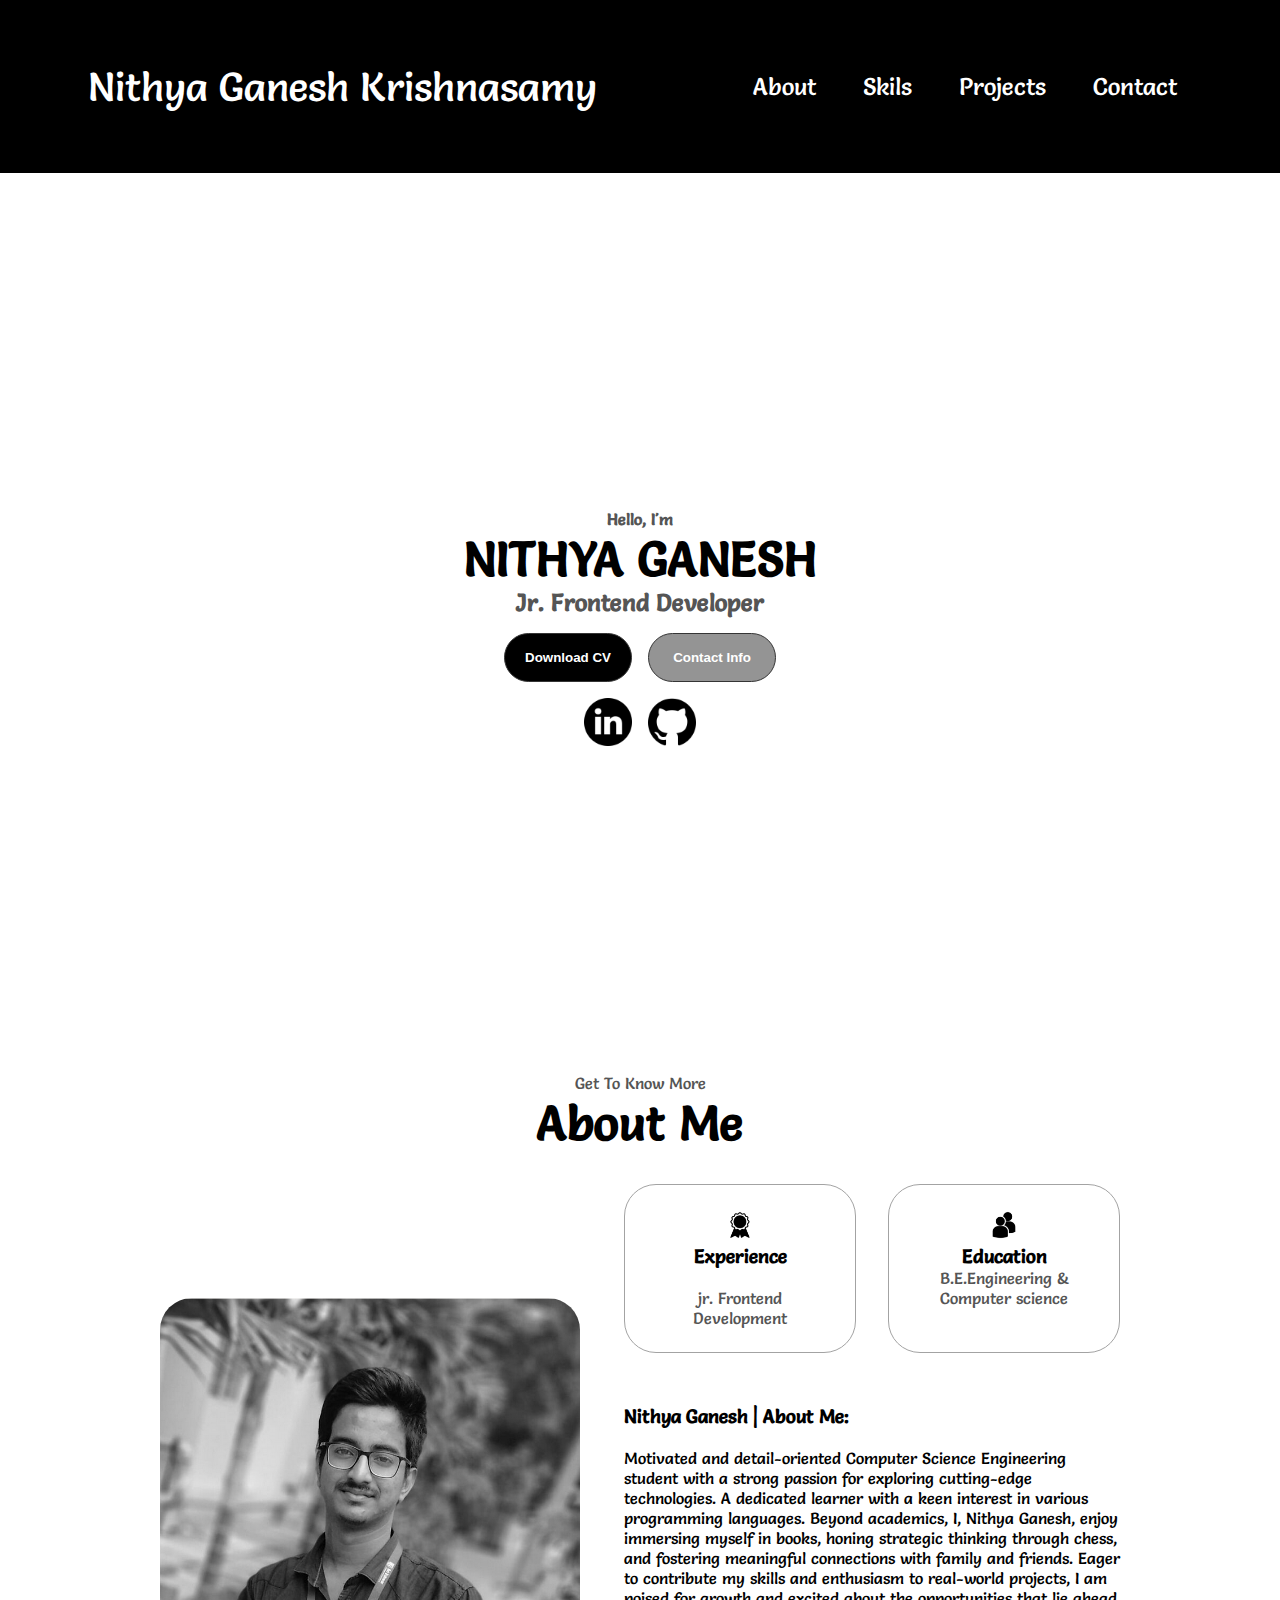
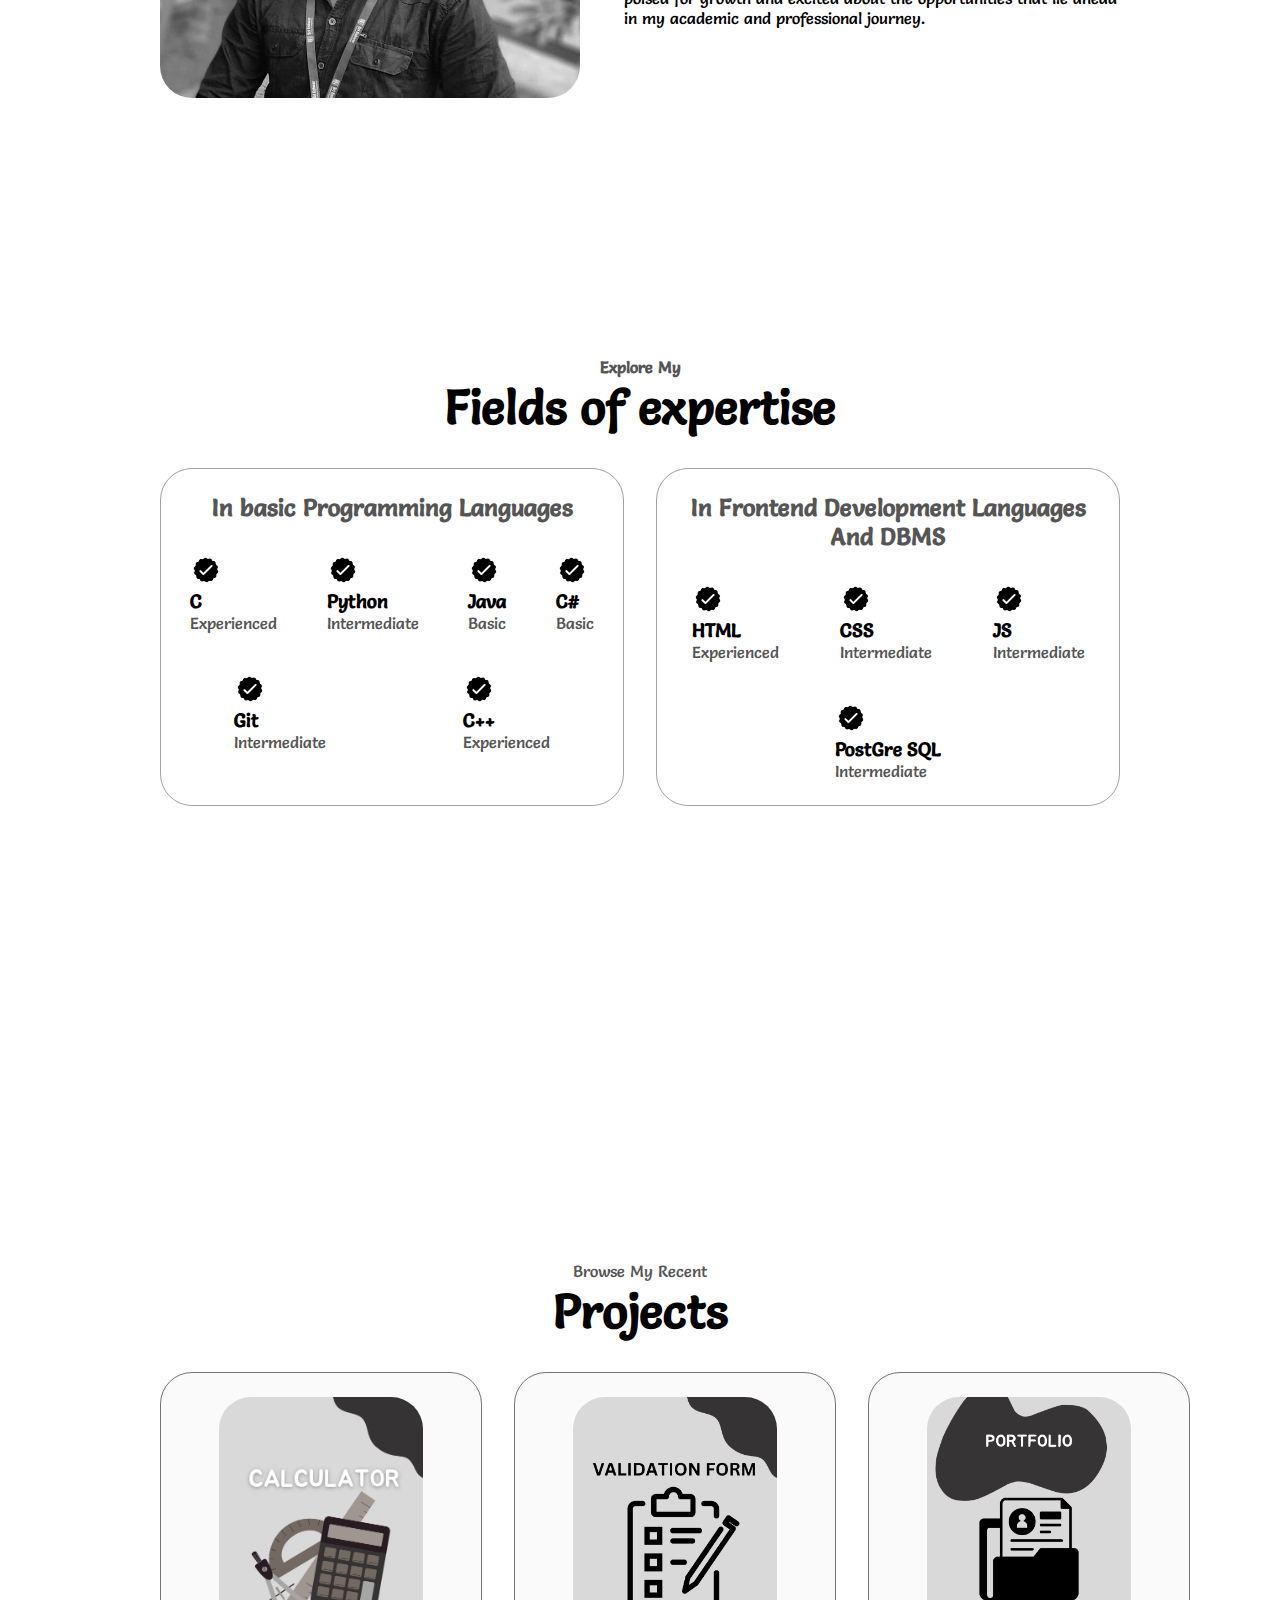
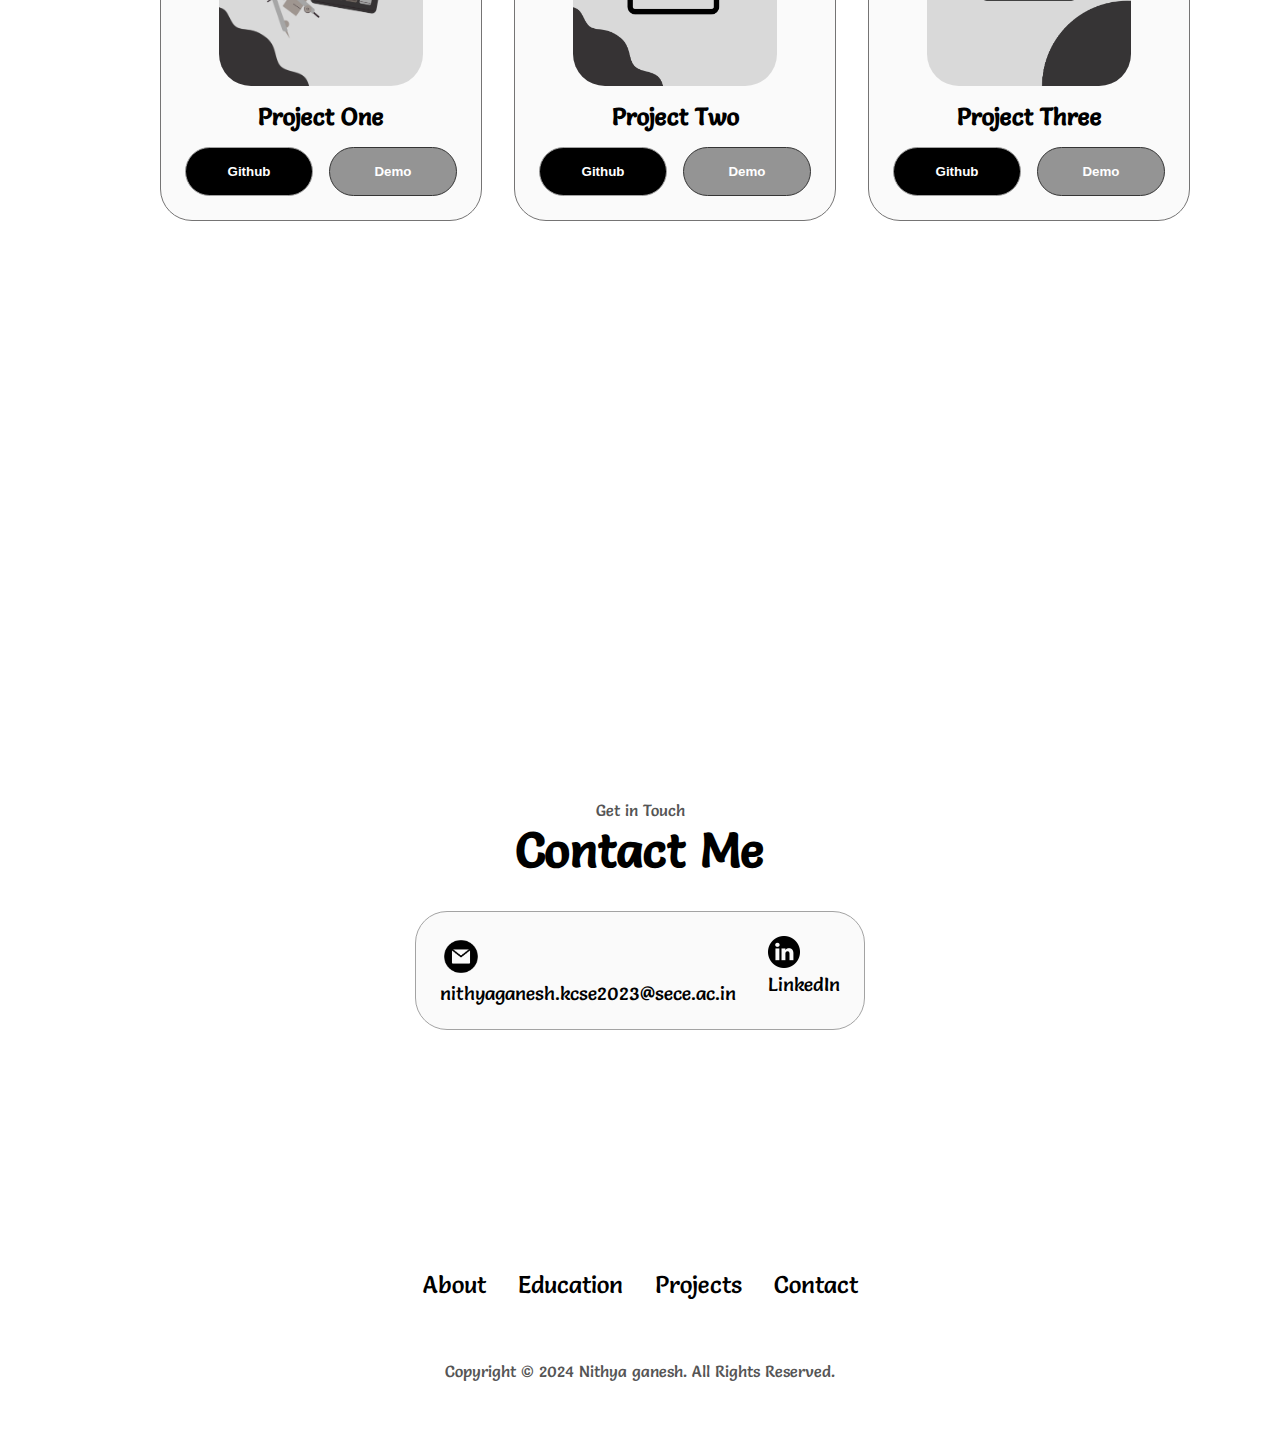
==== commit 160eb5f2: "vfv" ====
--- a/index.html
+++ b/index.html
@@ -275,13 +275,13 @@
             <div class="btn-container">
               <button
                 class="btn btn-color-2 project-btn"
-                onclick="location.href='https://github.com/Nithyaganesh43/NITHYA-GANESH-ADD.git'"
+                onclick="location.href='https://github.com/Nithyaganesh43/portfolio.git'"
               >
                 Github
               </button>
               <button
                 class="btn btn-color-1 project-demo-btn"
-                onclick="location.href='https://www.construct.net/en'"
+                onclick="location.href='https://glittery-maamoul-c2d2cf.netlify.app/#contact'"
               >Demo</button>
             </div>
           </div>
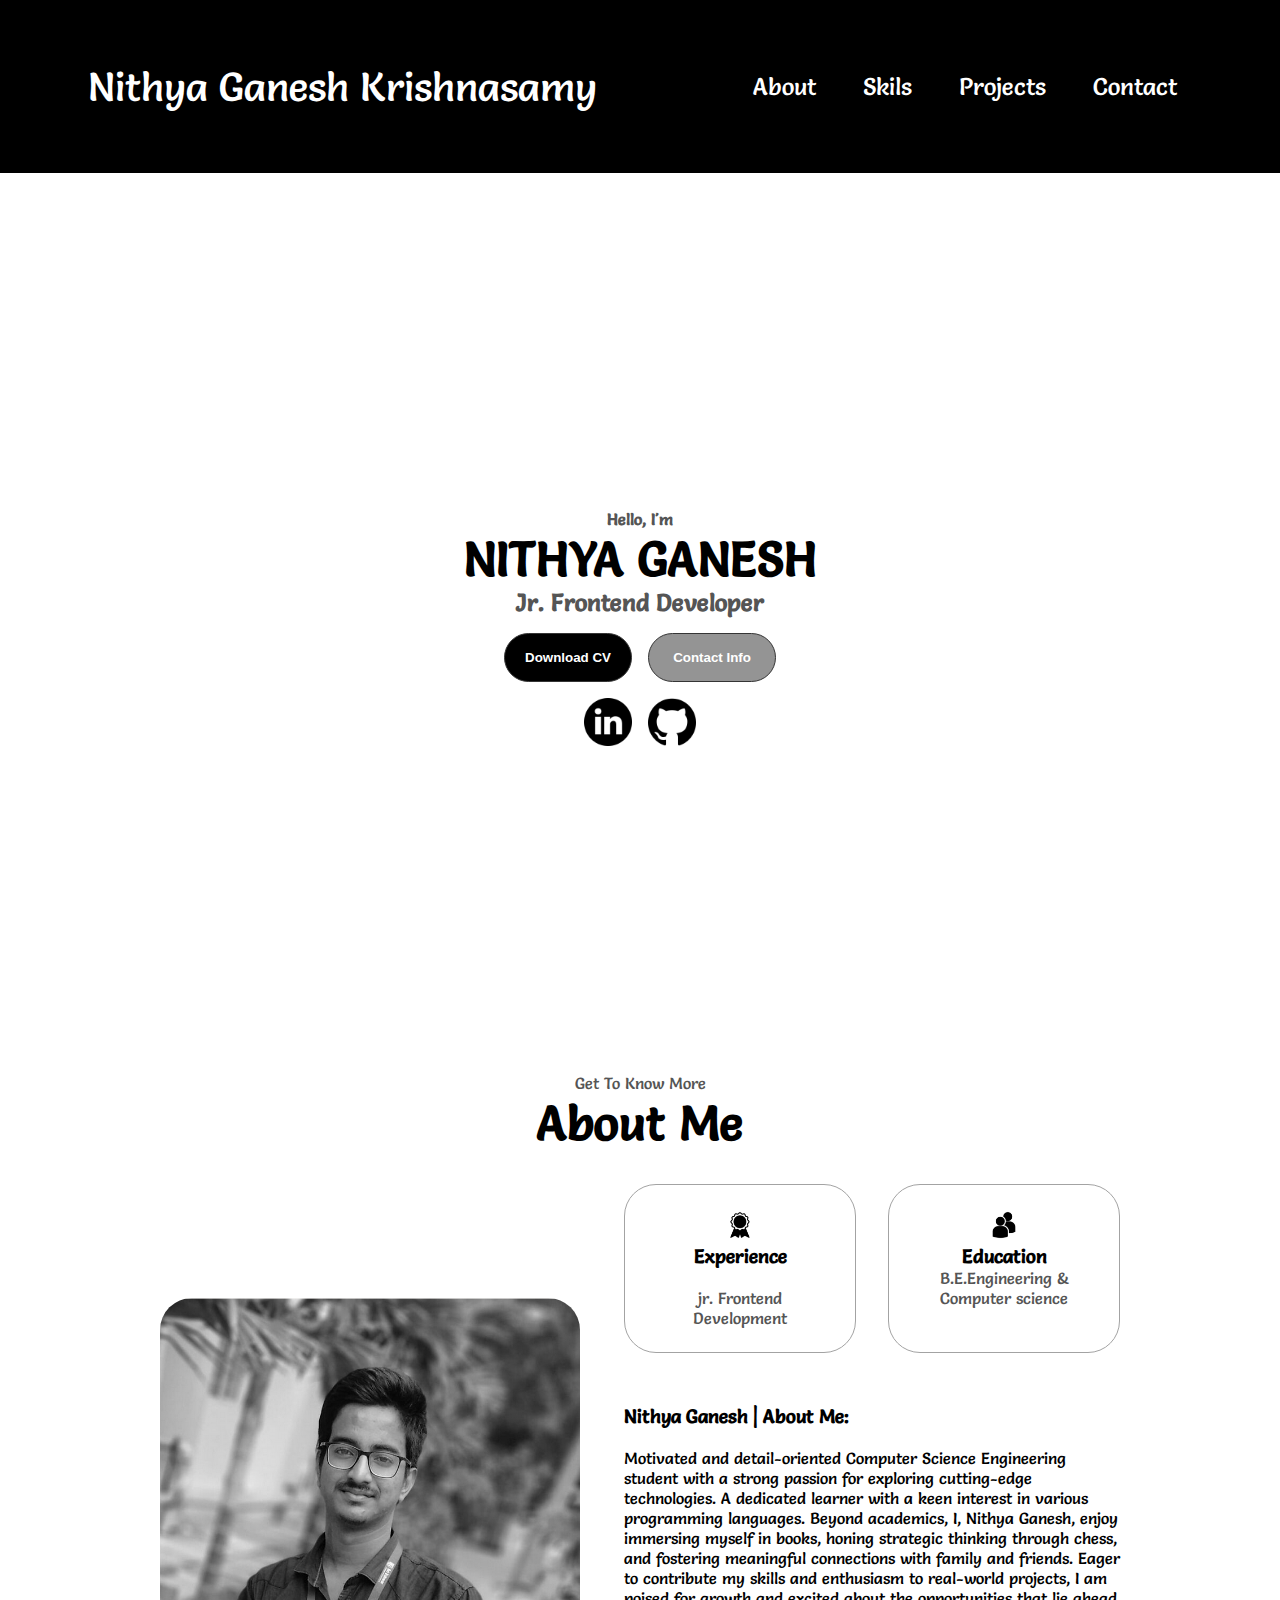
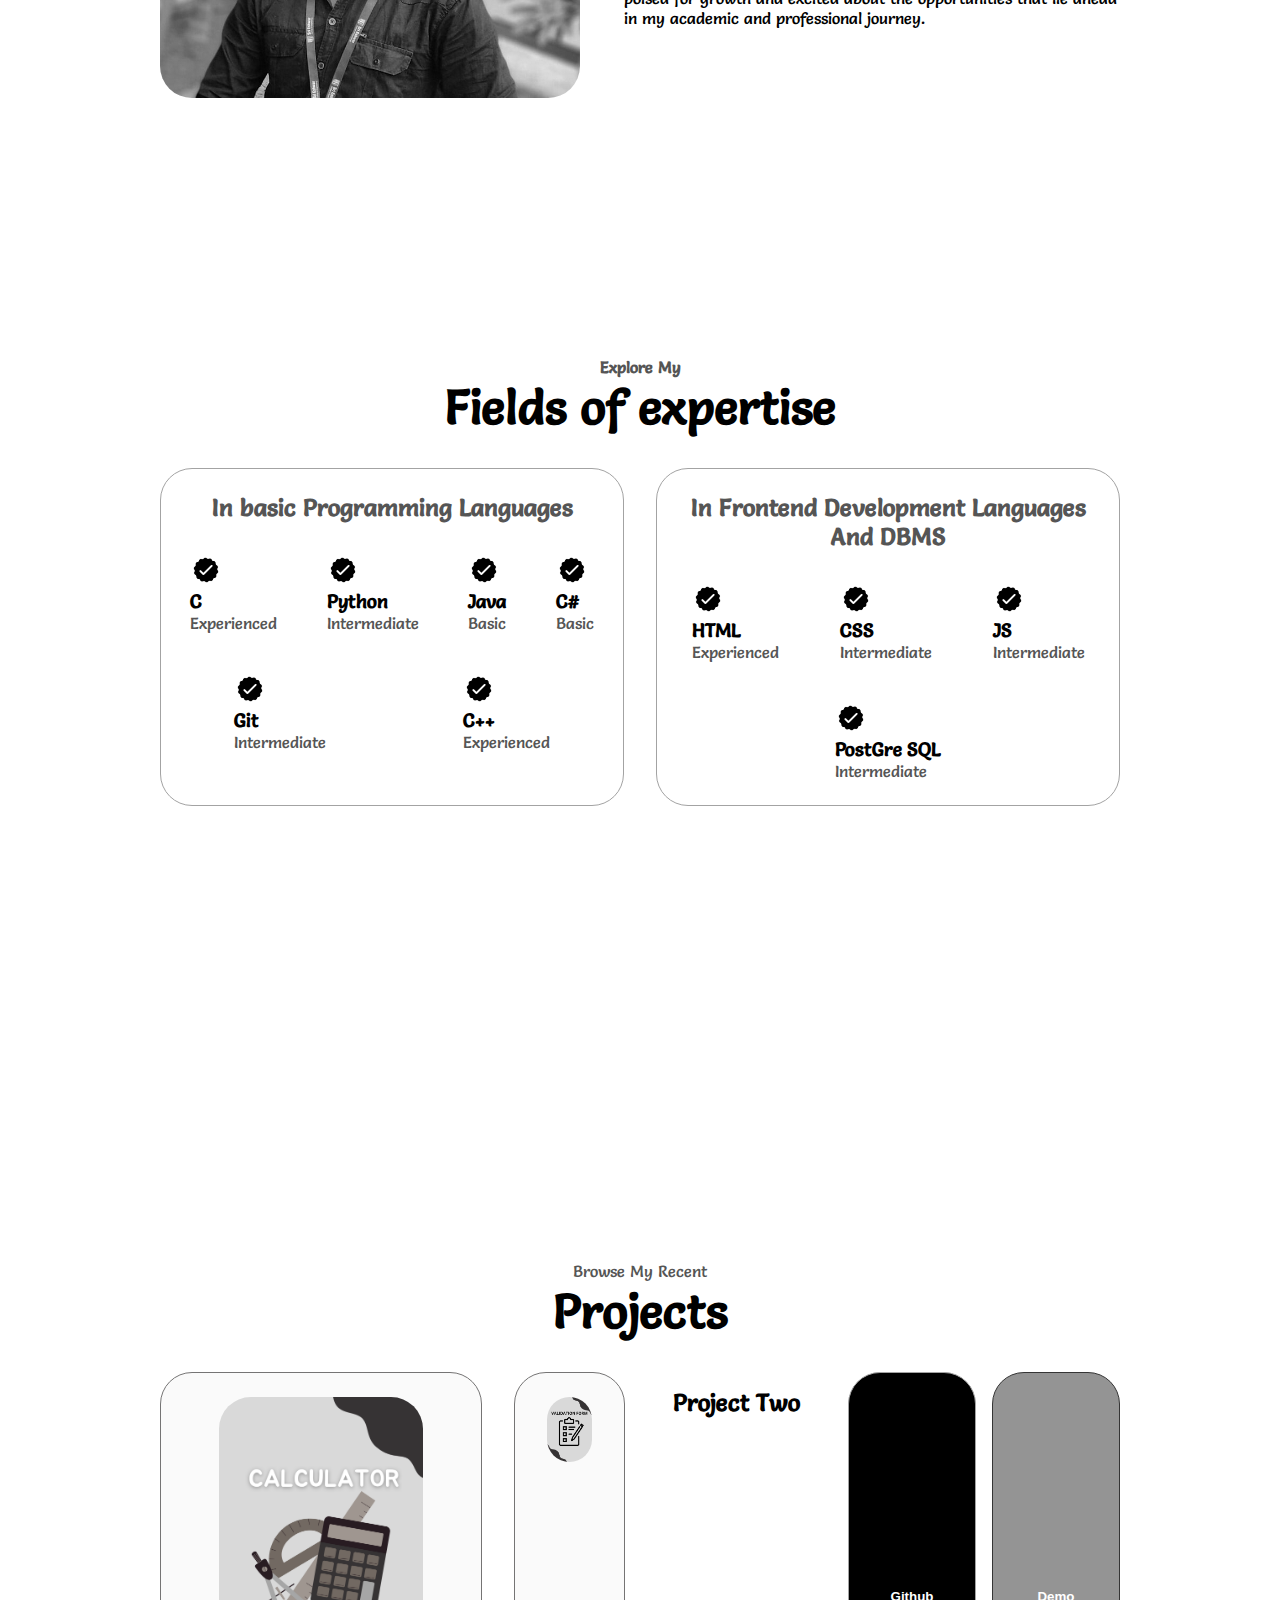
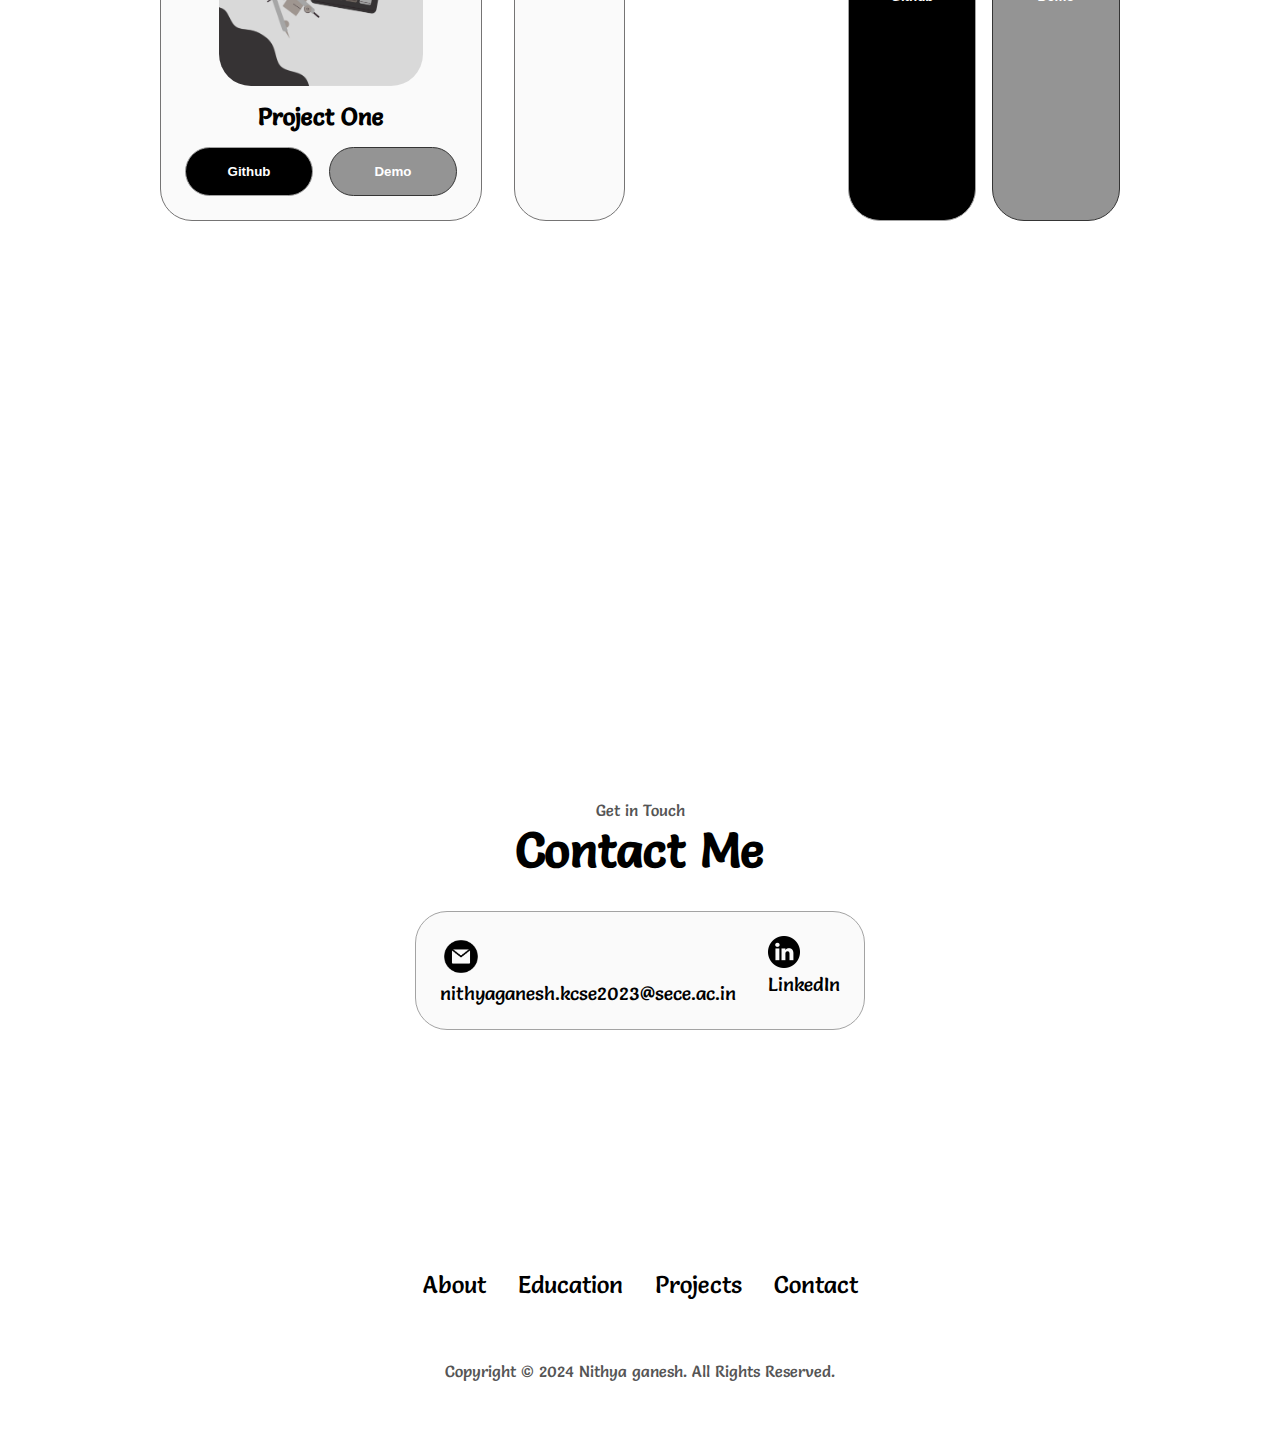
==== commit bd1e8a81: "v" ====
--- a/index.html
+++ b/index.html
@@ -249,7 +249,7 @@
                 class="project-img"
               />
             </div>
-            <h2 class="experience-sub-title project-title">Project Two</h2>
+          <!--<h2 class="experience-sub-title project-title">Project Two</h2>
             <div class="btn-container">
               <button
                 class="btn btn-color-2 project-btn"
@@ -269,9 +269,9 @@
                 src="./assets/GAME.png"
                 alt="Project 3"
                 class="project-img"
-              />
-            </div>
-            <h2 class="experience-sub-title project-title">Project Three</h2>
+              />-->
+            </div>
+            <h2 class="experience-sub-title project-title">Project Two</h2>
             <div class="btn-container">
               <button
                 class="btn btn-color-2 project-btn"
@@ -281,7 +281,7 @@
               </button>
               <button
                 class="btn btn-color-1 project-demo-btn"
-                onclick="location.href='https://glittery-maamoul-c2d2cf.netlify.app/#contact'"
+                onclick="location.href='https://glittery-maamoul-c2d2cf.netlify.app'"
               >Demo</button>
             </div>
           </div>
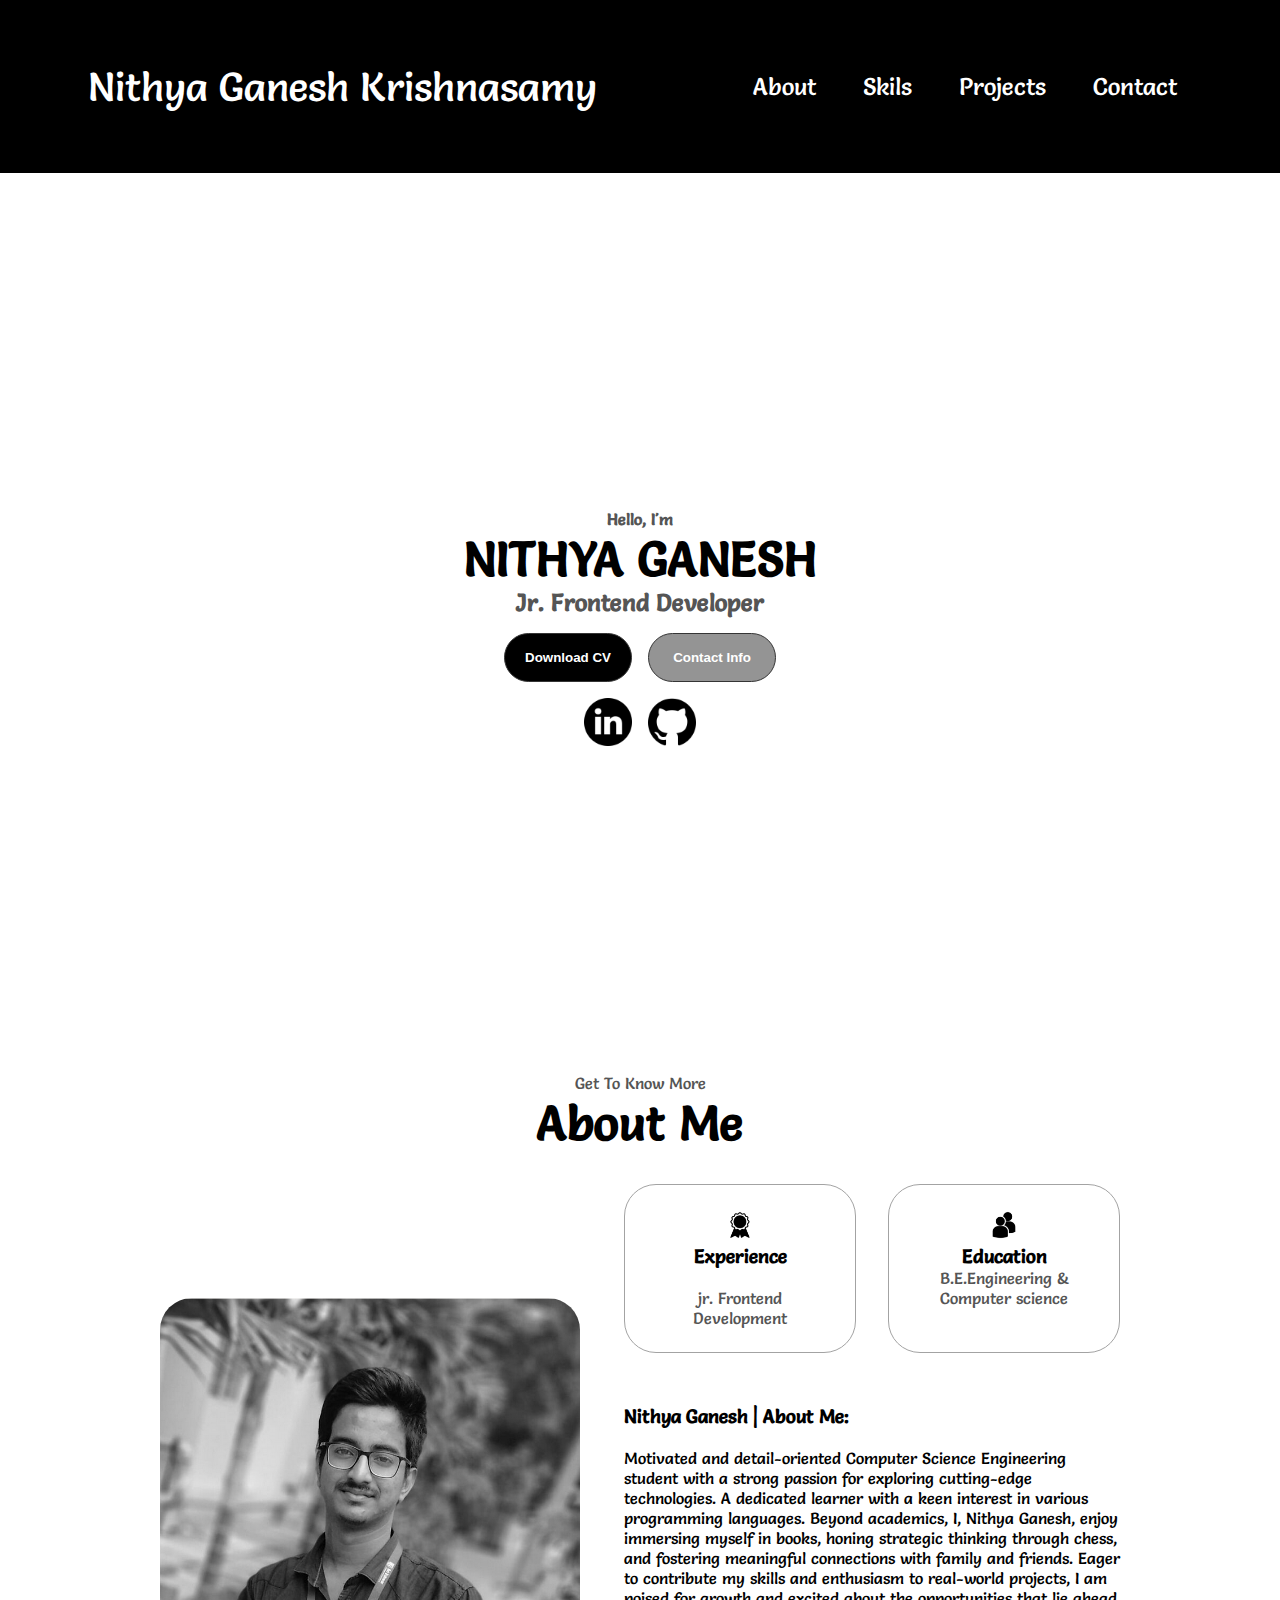
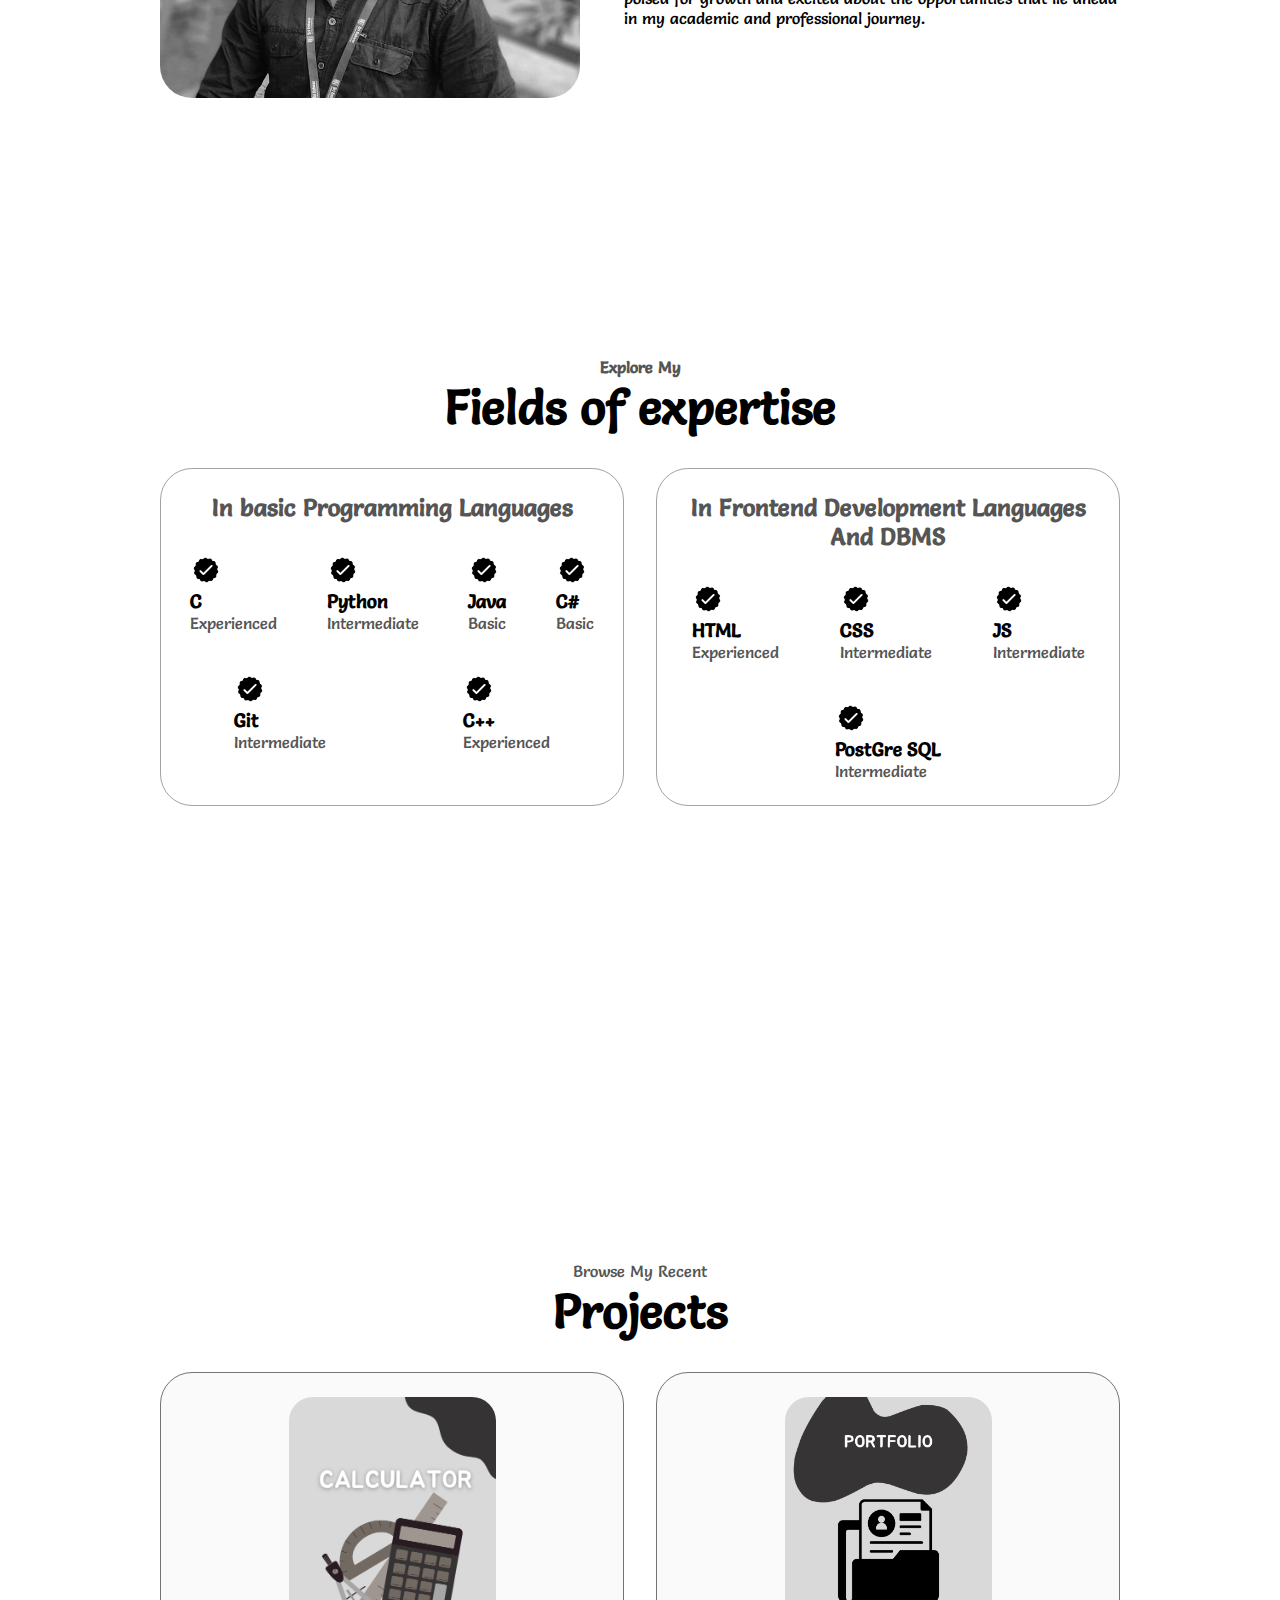
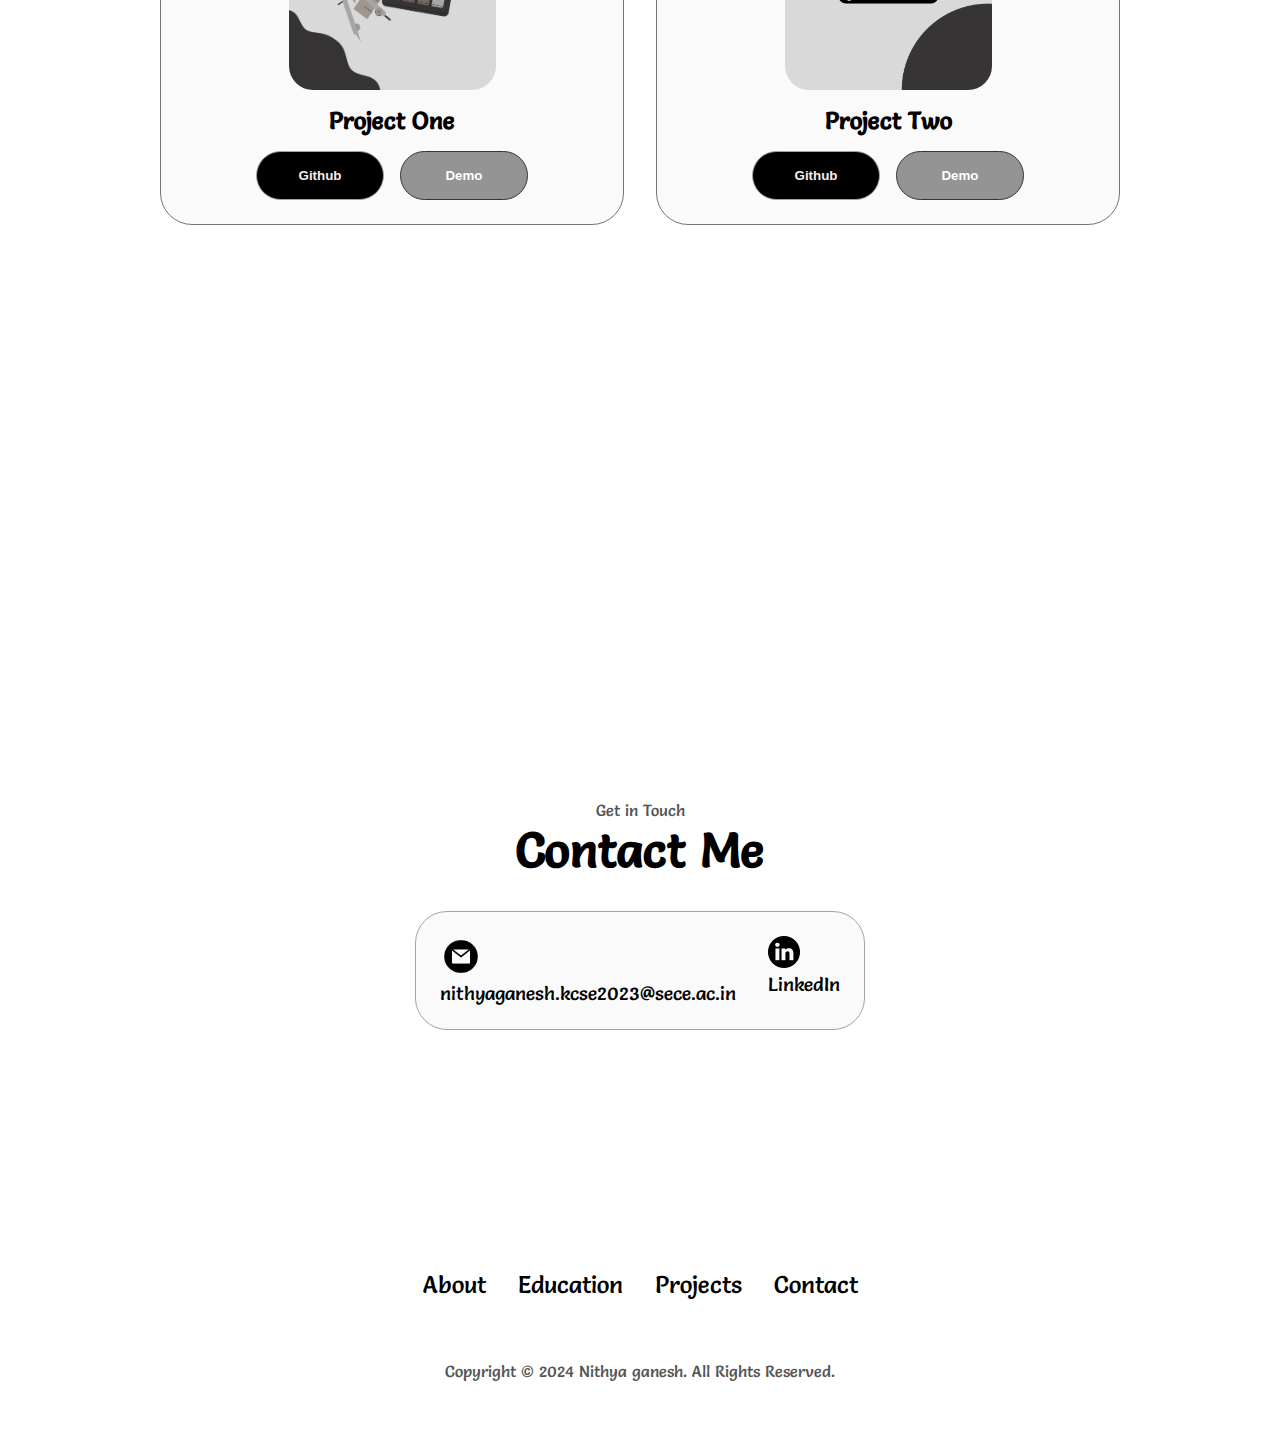
==== commit 4ecf4f60: "dfvdfv" ====
--- a/index.html
+++ b/index.html
@@ -241,7 +241,7 @@
               >Demo</button>
             </div>
           </div>
-          <div class="details-container color-container">
+          <!--<div class="details-container color-container">
             <div class="article-container">
               <img
                 src="./assets/VALIDATION FORM.png"
@@ -249,7 +249,7 @@
                 class="project-img"
               />
             </div>
-          <!--<h2 class="experience-sub-title project-title">Project Two</h2>
+          <h2 class="experience-sub-title project-title">Project Two</h2>
             <div class="btn-container">
               <button
                 class="btn btn-color-2 project-btn"
@@ -262,14 +262,14 @@
                 onclick="location.href='https://neon-manatee-8e10ff.netlify.app/'"
               >Demo</button>
             </div>
-          </div>
+          </div>-->
           <div class="details-container color-container">
             <div class="article-container">
               <img
                 src="./assets/GAME.png"
                 alt="Project 3"
                 class="project-img"
-              />-->
+              />
             </div>
             <h2 class="experience-sub-title project-title">Project Two</h2>
             <div class="btn-container">
@@ -324,4 +324,4 @@
       <p>Copyright &#169; 2024 Nithya ganesh. All Rights Reserved.</p>
     </footer>
   </body>
-</html>
+</html>--- a/style.css
+++ b/style.css
@@ -3,6 +3,7 @@
 * {
     margin: 0;
     padding: 0;
+   
 }
 
 body {
@@ -12,6 +13,7 @@
 html{
     scroll-behavior: smooth;
 }
+  
 #desktop-nav {
     background-color: black;
     padding: 10px; /* Adjust padding as needed */
@@ -314,10 +316,9 @@
 }
 
 .project-img{
-    border-radius: 2rem;
-    width: 75%;
-    height: 50%;
-
+    border-radius: 1.5rem;
+    width: 50%;
+  
 }
 
 .project-title{
@@ -326,7 +327,7 @@
 }
 
 .project-btn{
-    color: white;
+    color: rgb(242, 240, 240);
     border-color: rgb(163,163,163);
 
 }
